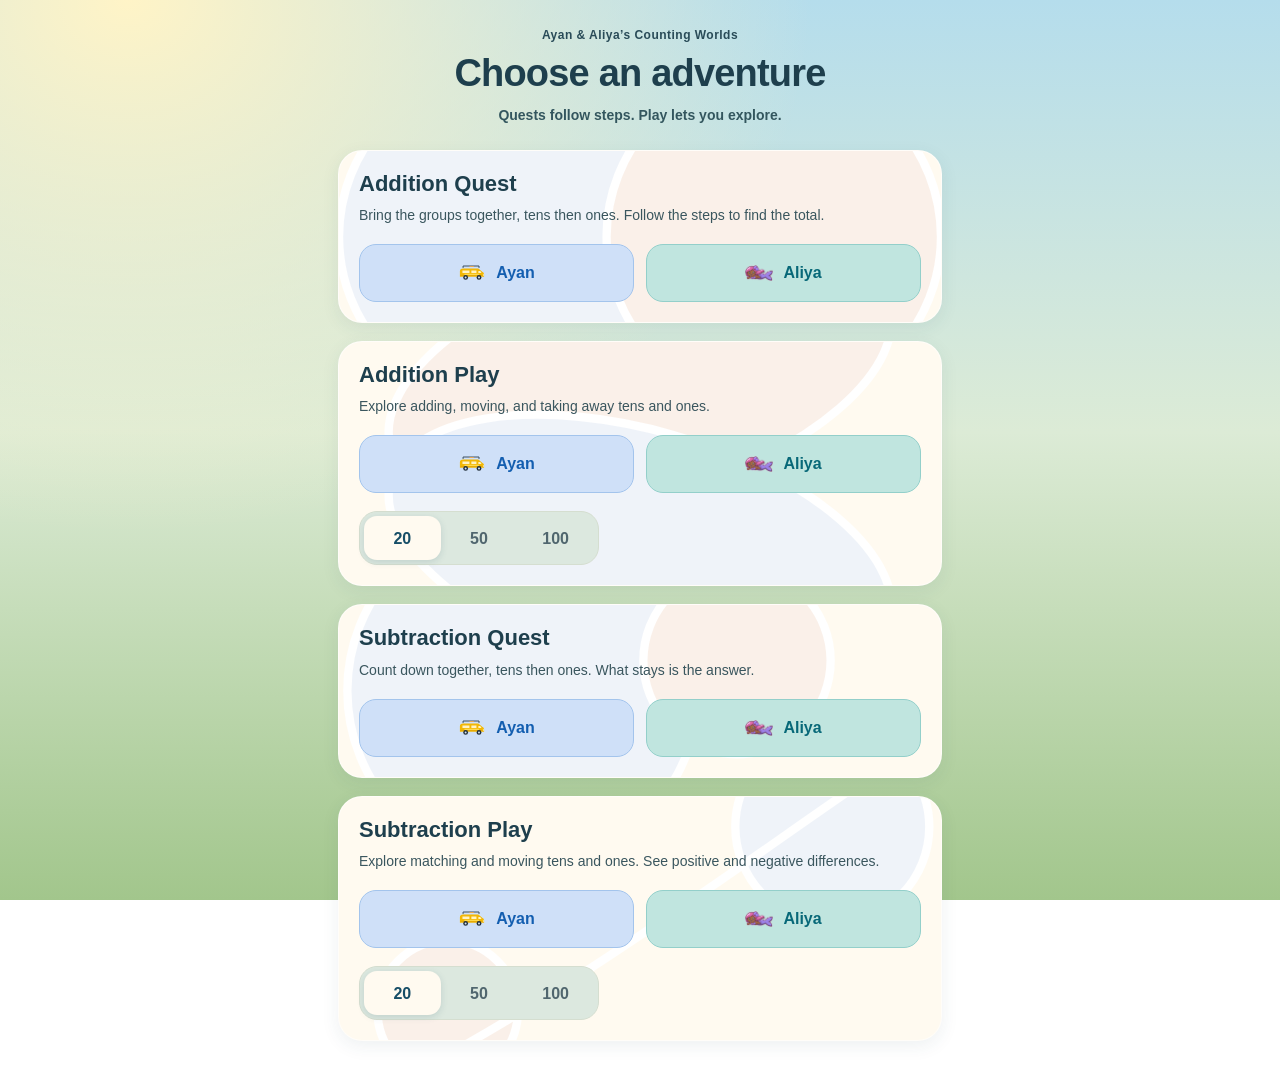
==== test/index.html @ 79634066 "Make the theme switch slidable in all four test games" ====
<!DOCTYPE html><html lang="en"><head>
<meta charset="utf-8"><meta name="viewport" content="width=device-width,initial-scale=1,viewport-fit=cover">
<meta name="description" content="Connected roads and underwater tunnels carry groups of ten or one between two counting garages.">
<title>Count Ones</title>
<link rel="icon" href="./favicon.ico" sizes="16x16 32x32 48x48">
<link rel="apple-touch-icon" href="./apple-touch-icon.png" sizes="180x180">
<link rel="manifest" href="./site.webmanifest?v=2">
<meta name="apple-mobile-web-app-title" content="Count Ones">
<link rel="stylesheet" href="addition-quest.css?v=21"><link rel="stylesheet" href="storybook.css?v=29"><link rel="stylesheet" href="counting-worlds.css?v=23">
<link rel="stylesheet" href="play-capacity.css?v=2"></head><body data-theme="cars">
<svg width="0" height="0" style="position:absolute" aria-hidden="true">
  <defs>
    <symbol id="car-blue" viewBox="0 0 44 26"><path d="M3 10Q3 6 8 6H32L38 11Q41 12 41 15V19H3Z" fill="#2f7fe0"/><path d="M7 9H18V13H7Z M21 9H29V13H21Z M32 10H35L37 13H32Z" fill="#cfeaff"/><rect x="10" y="14" width="23" height="2" rx="0.5" fill="#65b8ff"/><path d="M8 5V2H33V5" fill="none" stroke="#354957" stroke-width="1.5"/><rect x="18" y="2" width="7" height="1.5" rx="0.3" fill="#e6a756"/><path d="M4 17H40" stroke="#1556a0" stroke-width=".65" opacity=".6"/><circle cx="12" cy="20" r="3.8" fill="#22303c"/><circle cx="12" cy="20" r="1.55" fill="#d7e3ef"/><circle cx="33" cy="20" r="3.8" fill="#22303c"/><circle cx="33" cy="20" r="1.55" fill="#d7e3ef"/><rect x="39" y="15" width="2" height="2.2" rx=".7" fill="#fff4c1"/></symbol>
    <symbol id="car-gold" viewBox="0 0 44 26"><path d="M3 10Q3 6 8 6H32L38 11Q41 12 41 15V19H3Z" fill="#f2b705"/><path d="M7 9H18V13H7Z M21 9H29V13H21Z M32 10H35L37 13H32Z" fill="#fff3c4"/><rect x="10" y="14" width="23" height="2" rx="0.5" fill="#ffdb50"/><path d="M8 5V2H33V5" fill="none" stroke="#354957" stroke-width="1.5"/><rect x="18" y="2" width="7" height="1.5" rx="0.3" fill="#e6a756"/><path d="M4 17H40" stroke="#c28200" stroke-width=".65" opacity=".6"/><circle cx="12" cy="20" r="3.8" fill="#22303c"/><circle cx="12" cy="20" r="1.55" fill="#d7e3ef"/><circle cx="33" cy="20" r="3.8" fill="#22303c"/><circle cx="33" cy="20" r="1.55" fill="#d7e3ef"/><rect x="39" y="15" width="2" height="2.2" rx=".7" fill="#fff4c1"/></symbol>
    <symbol id="mermaid-teal" viewBox="0 0 460 266"><image href="art/berry-star.png?v=1" width="460" height="266"/></symbol>
    <symbol id="mermaid-pink" viewBox="0 0 460 266"><image href="art/berry-star.png?v=1" width="460" height="266"/></symbol>
  </defs>
</svg><section id="home" hidden><header class="home-welcome"><p>Ayan &amp; Aliya’s Counting Worlds</p><h1>Choose an adventure</h1><span>Quests follow steps. Play lets you explore.</span></header><div class="choose-games"><article class="choose-game"><svg class="card-art" viewBox="0 0 360 220" preserveAspectRatio="xMidYMid slice" aria-hidden="true"><circle cx="100" cy="110" r="100" fill="#eff3f9" stroke="#ffffff" stroke-width="5"/><circle cx="260" cy="110" r="100" fill="#faf0e9" stroke="#ffffff" stroke-width="5"/></svg><h2>Addition Quest</h2><p>Bring the groups together, tens then ones. Follow the steps to find the total.</p><div class="choose-worlds"><a class="choose-world cars" data-counting="false" href="addition-quest.html?theme=cars"><svg viewBox="0 0 44 26" width="28" height="18" aria-hidden="true"><use href="#car-gold"/></svg><span>Ayan</span></a><a class="choose-world mermaids" data-counting="false" href="addition-quest.html?theme=mermaids"><img src="art/berry-star.png?v=1" width="28" height="20" style="width:28px;height:20px;object-fit:contain" alt=""><span>Aliya</span></a></div></article><article class="choose-game"><svg class="card-art" viewBox="0 0 360 220" preserveAspectRatio="xMidYMid slice" aria-hidden="true"><ellipse cx="180" cy="58" rx="155" ry="72" transform="rotate(-16 180 58)" fill="#faf0e9" stroke="#ffffff" stroke-width="5"/><ellipse cx="180" cy="162" rx="155" ry="72" transform="rotate(16 180 162)" fill="#eff3f9" stroke="#ffffff" stroke-width="5"/></svg><h2>Addition Play</h2><p>Explore adding, moving, and taking away tens and ones.</p><div class="choose-worlds"><a class="choose-world cars" data-counting="true" href="index.html?theme=cars&amp;max=20"><svg viewBox="0 0 44 26" width="28" height="18" aria-hidden="true"><use href="#car-gold"/></svg><span>Ayan</span></a><a class="choose-world mermaids" data-counting="true" href="index.html?theme=mermaids&amp;max=20"><img src="art/berry-star.png?v=1" width="28" height="20" style="width:28px;height:20px;object-fit:contain" alt=""><span>Aliya</span></a></div><div class="capacity-picker home-capacity" role="radiogroup" aria-label="Count up to"><span class="capacity-highlight" aria-hidden="true"></span><button type="button" data-max="20" role="radio" aria-checked="true">20</button><button type="button" data-max="50" role="radio" aria-checked="false">50</button><button type="button" data-max="100" role="radio" aria-checked="false">100</button></div></article><article class="choose-game"><svg class="card-art" viewBox="0 0 360 220" preserveAspectRatio="xMidYMid slice" aria-hidden="true"><circle cx="110" cy="110" r="105" fill="#eff3f9" stroke="#ffffff" stroke-width="5"/><circle cx="238" cy="92" r="56" fill="#faf0e9" stroke="#ffffff" stroke-width="5"/></svg><h2>Subtraction Quest</h2><p>Count down together, tens then ones. What stays is the answer.</p><div class="choose-worlds"><a class="choose-world cars" data-counting="false" href="cancellation-quest.html?theme=cars"><svg viewBox="0 0 44 26" width="28" height="18" aria-hidden="true"><use href="#car-gold"/></svg><span>Ayan</span></a><a class="choose-world mermaids" data-counting="false" href="cancellation-quest.html?theme=mermaids"><img src="art/berry-star.png?v=1" width="28" height="20" style="width:28px;height:20px;object-fit:contain" alt=""><span>Aliya</span></a></div></article><article class="choose-game"><svg class="card-art" viewBox="0 0 360 220" preserveAspectRatio="xMidYMid slice" aria-hidden="true"><circle cx="295" cy="55" r="58" fill="#eff3f9" stroke="#ffffff" stroke-width="5"/><circle cx="65" cy="165" r="42" fill="#faf0e9" stroke="#ffffff" stroke-width="5"/><path d="M370,-10 C260,60 140,160 -10,230" fill="none" stroke="#ffffff" stroke-width="5"/></svg><h2>Subtraction Play</h2><p>Explore matching and moving tens and ones. See positive and negative differences.</p><div class="choose-worlds"><a class="choose-world cars" data-counting="false" data-garage="true" href="cancellation-garage.html?theme=cars&amp;max=20"><svg viewBox="0 0 44 26" width="28" height="18" aria-hidden="true"><use href="#car-gold"/></svg><span>Ayan</span></a><a class="choose-world mermaids" data-counting="false" data-garage="true" href="cancellation-garage.html?theme=mermaids&amp;max=20"><img src="art/berry-star.png?v=1" width="28" height="20" style="width:28px;height:20px;object-fit:contain" alt=""><span>Aliya</span></a></div><div class="capacity-picker home-capacity" role="radiogroup" aria-label="Count up to"><span class="capacity-highlight" aria-hidden="true"></span><button type="button" data-max="20" role="radio" aria-checked="true">20</button><button type="button" data-max="50" role="radio" aria-checked="false">50</button><button type="button" data-max="100" role="radio" aria-checked="false">100</button></div></article></div></section>
<main id="game" class="page free-play" hidden>
  <header class="eqbar">
    <p class="world-line" id="world-line">Ayan's Car World · Addition Play</p>
    <div class="equation" role="heading" aria-label="Blue plus Gold equals total">
      <span id="left">10</span><span class="op">+</span><span id="right">0</span><span class="op">=</span><span id="total" class="free-total">10</span>
    </div>
    <div class="toggles">
      <div class="theme-switch" role="group" aria-label="Choose a world"><span class="theme-highlight" aria-hidden="true"></span><button type="button" class="pill theme-pill" data-theme="cars" aria-pressed="true"><svg viewBox="0 0 44 26" width="22" height="13" style="vertical-align:-2px" aria-hidden="true"><use href="#car-gold"/></svg> Ayan</button>
      <button type="button" class="pill theme-pill" data-theme="mermaids" aria-pressed="false"><img src="art/berry-star.png?v=1" width="20" height="14" style="vertical-align:-2px;object-fit:contain" alt=""> Aliya</button></div>
      <button type="button" class="pill sound" id="sound-toggle" aria-pressed="true">🔊 Sound on</button>
    </div>
  </header>
  <div class="track-board">
    <svg id="map" viewBox="0 0 420 552" xmlns="http://www.w3.org/2000/svg" role="group" aria-label="Eight connected roads: add, move, and take away ten or one">
      <defs>
        <linearGradient id="garage-left" x2="0" y2="1"><stop stop-color="#fffdf2"/><stop offset="1" stop-color="#eaf2da"/></linearGradient>
        <linearGradient id="garage-right" x2="0" y2="1"><stop stop-color="#fffdf2"/><stop offset="1" stop-color="#fff1cb"/></linearGradient>
        <linearGradient id="pool-left" x2="0" y2="1"><stop stop-color="#effdf9"/><stop offset=".8" stop-color="#daf2f1"/><stop offset="1" stop-color="#ead59e"/></linearGradient>
        <linearGradient id="pool-right" x2="0" y2="1"><stop stop-color="#fff7fb"/><stop offset=".8" stop-color="#e6f5f6"/><stop offset="1" stop-color="#ead59e"/></linearGradient>
      </defs>
      <g id="track-scenery" aria-hidden="true"></g>
      <g id="tracks"></g>
      <g id="garages"></g>
      <g id="traffic" pointer-events="none" aria-hidden="true"></g>
      <g id="motion-paths" visibility="hidden" pointer-events="none" aria-hidden="true"></g>
    </svg>
  </div>
  <div class="play-limit"><div id="play-capacity" class="capacity-picker" role="radiogroup" aria-label="Count up to"><span class="capacity-highlight" aria-hidden="true"></span><button type="button" data-max="20" role="radio" aria-checked="true">20</button><button type="button" data-max="50" role="radio" aria-checked="false">50</button><button type="button" data-max="100" role="radio" aria-checked="false">100</button></div></div>
  <p class="game-announcements" id="feedback" role="status" aria-live="polite"></p>
  <footer class="quest-footer">
    <nav class="footer-nav" aria-label="Game navigation">
      <a class="footer-home" href="index.html">
        <svg viewBox="0 0 24 24" width="20" height="20" fill="none" stroke="currentColor" stroke-width="1.7" aria-hidden="true"><rect x="3" y="3" width="7" height="7" rx="2"/><rect x="14" y="3" width="7" height="7" rx="2"/><rect x="3" y="14" width="7" height="7" rx="2"/><rect x="14" y="14" width="7" height="7" rx="2"/></svg>
        <span>All games</span>
      </a>
    </nav>
  </footer>
</main>
<noscript><p>Turn on JavaScript to choose a world and play.</p></noscript><script src="counting-voice.js?v=22" defer></script><script src="play-controls.js?v=1" defer></script><script src="play-capacity.js?v=2" defer></script><script src="theme-switch.js?v=1" defer></script><script src="game.js?v=28" defer></script></body></html>
---- test/addition-quest.css ----
/* Addition Quest — styles.
 * Mobile-first (iPhone), centred column on larger screens. Local assets only: CSS scenery, SVG characters and landmark illustrations.
 * Two worlds share the layout; body[data-theme="cars"|"mermaids"] swaps
 * the palette and scenery. The maths layout never changes.
 * Sibling of Cancellation Quest: same palette, grid and effects.
 */
:root {
  --ink: #22303c;
  --soft-ink: #3a5560;
  --card: #ffffff;
  --tens: #1668d6;   /* tens digit colour, used everywhere a ten is shown */
  --ones: #e8710a;   /* ones digit colour */
  --huns: #7c4dff;   /* hundreds digit colour */
  --left: #1668d6;   /* left quantity identity: Ayan / blue */
  --right: #c98a04;  /* right quantity identity: Aliya / gold (cars) */
  --accent: #ff5d8f;
  --good: #1d9e57;
  --shadow: 0 6px 18px rgba(20, 40, 70, .14);
  --radius: 18px;
}
* { box-sizing: border-box; }
html { -webkit-text-size-adjust: 100%; }
body {
  margin: 0;
  font-family: -apple-system, BlinkMacSystemFont, "Segoe UI", Roboto, "Helvetica Neue", Arial, sans-serif;
  color: var(--ink);
  background: linear-gradient(180deg,#79bfe8 0%,#bfe6ff 30%,#cdeeb0 30.5%,#8fce6e 62%,#6db95a 100%);
  background-attachment: fixed;
  min-height: 100vh;
}
/* The mermaid world is a mid-tone sea blue, not a dark slab: the two
 * themes keep the same visual weight — light sky vs sea, both light
 * enough that the white cards and controls read the same way. */
body[data-theme="mermaids"] { background: linear-gradient(180deg,#0a6d99 0%,#1a8fb8 34%,#127a9e 55%,#e8d29a 78%,#d9bd7a 100%); --right: #d63384; }
button { font-family: inherit; }
button:focus-visible, summary:focus-visible { outline: 3px solid #ffbf47; outline-offset: 2px; }

/* The page is the burst host: waypoint bursts can fire at a landmark
 * in either of the two landmark strips, so they are positioned against
 * the page, not one strip. */
.page { max-width: 600px; margin: 0 auto; padding: 6px 12px 40px; position: relative; }

/* ---- Equation bar (NOT sticky — layout fix, Defect 1) ----
 * It used to stick to the top of the viewport, and at max scroll the
 * ~120px bar sat on top of the above-strip (strip at 64–121 behind
 * the 0–120 bar): only a sliver of the landmark buttons peeked out
 * and Palace/Whirlpool/Turtle Rock/Dolphin Cove were un-tappable
 * until scrolled back up. Static: the bar scrolls away with the
 * page, so the landmarks are never covered at any scroll position.
 * The bar is also slimmed (smaller equation/pills, no world-line
 * margin) to buy back vertical room for the caption below. */
.eqbar {
  position: static;
  background: rgba(255, 255, 255, .96);
  border-radius: var(--radius);
  box-shadow: var(--shadow);
  padding: 6px 12px;
  text-align: center;
}
/* At solved the celebration banner carries the moment, so the
 * world-line hides and the equation + answer get those 14px. */
.page:has(#celebrate-banner.show) .eqbar .world-line { display: none; }
.page:has(#celebrate-banner.show) .eqbar { padding: 4px 12px; }
.eqbar .world-line { font-size: 12px; color: var(--soft-ink); font-weight: 700; margin: 0 0 6px; }
.equation {
  font-size: clamp(28px, 8vw, 38px);
  font-weight: 800; line-height: 1.05; letter-spacing: 1px;
  margin: 0 0 4px; font-variant-numeric: tabular-nums;
  display: flex; align-items: baseline; justify-content: center; gap: .18em; flex-wrap: wrap;
}
.equation .op { color: var(--soft-ink); font-weight: 700; }
.equation .q {
  min-width: 1.1em; display: inline-block; text-align: center;
  color: #b98a00; background: #fff7d6; border: 2px dashed #e8c53a; border-radius: 12px;
  padding: 0 .12em;
}
.equation .q.revealed { border-style: solid; background: #fff1a8; animation: answer-pop .7s ease; }
.d-hun { color: var(--huns); } .d-tens { color: var(--tens); } .d-ones { color: var(--ones); }
.eqbar .toggles { display: flex; gap: 8px; justify-content: center; flex-wrap: wrap; }
.pill {
  border: 2px solid #d7e3ef; background: #f2f7fc; color: var(--ink);
  border-radius: 999px; padding: 5px 11px; font-size: 14px; font-weight: 700; cursor: pointer;
  min-height: 28px;
}
.pill.sound { min-width: 46px; }
/* Before audio has provably played once this session the toggle reads
 * "Getting sound ready…": dimmed so it looks pending, but still
 * tappable to retry. */
.pill.sound.ready { opacity: .72; }
.pill:disabled { opacity: .45; cursor: default; }

/* ---- Quantity panels ---- */
.quantities { display: flex; gap: 10px; align-items: stretch; margin-top: 8px; position: relative; }
.side {
  flex: 1 1 0; min-width: 0;
  background: rgba(255,251,236,.94); border: 3px solid rgba(255,255,255,.95);
  border-radius: 20px; box-shadow: var(--shadow);
  padding: 6px 8px;
}
body[data-theme="mermaids"] .side { background: rgba(232,248,250,.94); }
.side .who { font-weight: 800; font-size: 15px; }
.side .wrow { display: flex; align-items: center; gap: 6px; }
.side .who-label { white-space: nowrap; overflow: hidden; text-overflow: ellipsis; }
.side .who .dot { width: 12px; height: 12px; border-radius: 50%; background: var(--left); flex: none; }
.side.right .who .dot { background: var(--right); }
.side .who small { font-weight: 600; color: var(--soft-ink); }
.side .bignum {
  /* Inline-block so the number's box hugs its digits: the whole-number
   * waveform (the "zero tens" case) then spans exactly the number,
   * never a fixed width wider than the digits. The digits themselves
   * do not move — the box starts at the same left edge. */
  display: inline-block;
  font-size: clamp(28px, 8vw, 38px); font-weight: 800; line-height: 1.05;
  font-variant-numeric: tabular-nums; margin: 0;
}
.side .bignum.changed { animation: digit-flash .8s ease; }
.side .caption { font-size: 14px; font-weight: 700; color: var(--soft-ink); margin: 0 0 4px; min-height: 1.2em; }
.side .caption .t { color: var(--tens); } .side .caption .o { color: var(--ones); }
.side .caption .h { color: var(--huns); }
.plus-badge {
  position: absolute; left: 50%; top: 34px; transform: translateX(-50%);
  width: 34px; height: 34px; border-radius: 50%; background: #fff; box-shadow: var(--shadow);
  display: grid; place-items: center; font-size: 24px; font-weight: 800; color: var(--soft-ink); z-index: 5;
}
.grid { display: flex; flex-direction: column; gap: 6px; min-height: 34px; }
.ten-row {
  display: grid; grid-template-columns: repeat(10, 1fr); gap: 2px;
  border: 2px solid rgba(22, 104, 214, .28); border-radius: 10px; padding: 3px;
  background: rgba(22, 104, 214, .05);
}
.side.right .ten-row { border-color: rgba(201, 138, 4, .35); background: rgba(201, 138, 4, .06); }
body[data-theme="mermaids"] .side.right .ten-row { border-color: rgba(214, 51, 132, .35); background: rgba(214, 51, 132, .06); }
.ten-row.single { border-style: dashed; }
.obj { display: block; line-height: 0; }
.obj.emoji { display: flex; align-items: center; justify-content: center; line-height: 1; }
.obj svg { width: 100%; height: auto; display: block; }
.grid.empty::after {
  content: "all moved over!"; display: block; text-align: center; color: var(--soft-ink);
  font-weight: 700; font-size: 14px; padding: 8px 0;
}
.side.done { outline: 3px solid var(--good); }
.side.done .bignum { color: var(--good); }

/* Flying objects (FLIP animation clones the real nodes) */
.flying { position: fixed; z-index: 60; pointer-events: none; margin: 0; will-change: transform; }
.flying-row { display: grid; grid-template-columns: repeat(10, 1fr); gap: 2px; padding: 3px; }

/* Telegraph: the row glows in place a beat before it flies. The glow
 * colour is the place that is moving — blue for a ten, orange for a
 * one, purple for a hundred — the same colours as the digits. */
.flying.telegraph { box-shadow: 0 0 0 3px #ffbf47, 0 0 22px rgba(255, 191, 71, .8); }
.flying.glow-ten { box-shadow: 0 0 0 3px var(--tens), 0 0 22px rgba(22, 104, 214, .55); }
.flying.glow-one { box-shadow: 0 0 0 3px var(--ones), 0 0 22px rgba(232, 113, 10, .55); }
.flying.glow-hun { box-shadow: 0 0 0 3px var(--huns), 0 0 22px rgba(124, 77, 255, .55); }

/* ---- Two compact landmark strips, one above and one below the panels ----
 * Compactness is the point: the landmarks sit in two tight rows hugging
 * the panels — four above, four below — instead of scattered around the
 * page. Each strip is a flex row, so the four landmarks share the width
 * evenly and nothing wraps awkwardly on iPhone portrait; the cards are
 * small (34px art, 11px name) so the row stays short. The sky strip
 * above the equation bar is gone (round 4). The landmarks are the only
 * move trigger: they nudge on the first move, and the child taps one to
 * send the cars there. Above is sky, below is grass (sea floor for
 * mermaids). */
.landmark-strip {
  display: flex; gap: 6px; margin-top: 6px; background: transparent;
  box-shadow: none; padding: 2px;
}
/* While the voices load, the places are not on the page at all: nothing
 * to tap until audio is ready (see startPreloadGate in the quest JS). */
body[data-audio="loading"] .landmark-strip { display: none; }
.above-strip {
  background: transparent;
}
body[data-theme="mermaids"] .above-strip {
  background: transparent;
}
.below-strip {
  background: transparent;
}
body[data-theme="mermaids"] .below-strip {
  background: transparent;
}
.landmark {
  flex: 1 1 0; min-width: 0; z-index: 4;
  background: rgba(255, 255, 255, .92); border: 3px solid #fff; border-radius: 16px;
  box-shadow: var(--shadow); cursor: pointer; padding: 2px 2px 3px;
  display: flex; flex-direction: column; align-items: center; gap: 1px;
  transition: transform .15s ease;
}
.landmark:active { transform: scale(.94); }
.landmark:disabled { opacity: .55; cursor: default; }
/* Defect 6: at solved every landmark sits at .55 permanently, so the
 * landmark area looks washed-out at the celebration moment. When the
 * banner is showing, the problem is solved — restore full opacity
 * there and signal "locked" only with muted colour (the buttons stay
 * disabled, cursor default). Mid-move the banner is hidden, so the
 * .55 dim still reads as "busy, wait" while a move is in flight. */
#celebrate-banner.show ~ main .landmark:disabled { opacity: 1; filter: saturate(.7); }
.landmark .art { font-size: 28px; line-height: 1; }
.landmark .name { font-size: 10px; font-weight: 800; line-height: 1.15; text-align: center; }
.landmark .hint { display: none; font-size: 10px; color: var(--soft-ink); font-weight: 600; line-height: 1.1; text-align: center; }
.landmark.nudge { animation: nudge 1.2s ease-in-out infinite; }
.landmark.busy { animation: landmark-joy .6s ease; }
.landmark.boom { animation: landmark-boom .5s ease; }

/* Next-move + caption */
.nextmove { text-align: center; margin: 6px 0 0; }
.cancelled { text-align: center; font-size: 14px; font-weight: 700; color: var(--soft-ink); margin: 4px 0 0; }
.nextmove .chip {
  display: inline-block; background: #fff; border-radius: 999px; box-shadow: var(--shadow);
  padding: 6px 14px; font-weight: 800; font-size: 15px;
}
.nextmove .chip .amt { color: var(--tens); }
/* Phase 5: slimmed so the one-line load caption fits above the fold at
 * 390x844 — min-height 48px + 8px padding (was 64px + 12px). During a
 * move the two 15px voice lines make the bar ~54px; only the parents
 * section below shifts, never the game above.
 * Layout round (Defect 2): slimmed further — 6px padding, 44px
 * min-height, 15px voice lines — so the caption stays in the fold
 * after a move as well as at load. The moved tally above it stays. */
.caption-bar {
  margin-top: 6px; background: var(--card); border-radius: var(--radius); box-shadow: var(--shadow);
  padding: 6px 14px; min-height: 44px;
}
.caption-bar .line { font-size: 15px; font-weight: 700; line-height: 1.3; margin: 0; }
.caption-bar .line.left-voice { color: var(--left); }
.caption-bar .line.right-voice { color: var(--right); }
.caption-bar .line.note { color: var(--soft-ink); font-size: 14px; font-weight: 600; }
.caption-bar .who-tag {
  display: inline-block; font-size: 11px; font-weight: 800; text-transform: uppercase;
  letter-spacing: .06em; border-radius: 6px; padding: 1px 6px; margin-right: 6px; color: #fff;
  background: var(--left); vertical-align: 1px;
}
.caption-bar .right-voice .who-tag { background: var(--right); }

/* ---- Celebration banner: right under the equation bar ----
 * Big cheer plus a big pulsing New Mystery button, full-width on
 * mobile. Shown only when the problem is solved; exactly one New
 * Mystery button on the page (the old small bottom one is gone).
 * Slimmed in the layout round (Defect 2): the banner is the biggest
 * single push of the solved caption below the fold, so its padding,
 * cheer and button are all tightened — still big, just not 150px+. */
.celebrate-banner {
  display: none; margin-top: 8px; text-align: center;
  background: linear-gradient(135deg, #fff7d6, #ffe9a8);
  border: 3px solid #ffbf47; border-radius: 22px; box-shadow: 0 10px 26px rgba(20, 40, 70, .2);
  padding: 6px 14px 8px;
}
.celebrate-banner.show { display: block; animation: banner-in .5s ease; }
.celebrate-banner .cheer { font-size: 20px; font-weight: 800; color: var(--good); margin: 0 0 4px; }
.new-mystery {
  display: none; font-size: 22px; font-weight: 800; color: #fff; cursor: pointer;
  background: linear-gradient(135deg, #ff5d8f, #ff9a3d); border: none; border-radius: 999px;
  padding: 14px 26px; box-shadow: 0 8px 22px rgba(255, 93, 143, .45);
  animation: answer-pop .6s ease;
}
.new-mystery.show { display: inline-block; }
.celebrate-banner .new-mystery {
  width: 100%; font-size: 20px; padding: 8px 20px;
  animation: banner-pulse 1.4s ease-in-out infinite;
}
@keyframes banner-pulse {
  0%, 100% { box-shadow: 0 8px 22px rgba(255, 93, 143, .45); }
  50% { box-shadow: 0 8px 34px rgba(255, 93, 143, .85), 0 0 0 6px rgba(255, 191, 71, .5); }
}
@keyframes banner-in { from { transform: scale(.85); opacity: 0; } to { transform: scale(1); opacity: 1; } }
.stars { position: fixed; inset: 0; pointer-events: none; z-index: 70; overflow: hidden; }
.stars span { position: absolute; font-size: 26px; animation: star-fall 1.6s ease-in forwards; }
.answer-flyer {
  position: fixed; z-index: 80; font-weight: 800; pointer-events: none;
  font-size: clamp(38px, 11vw, 56px); font-variant-numeric: tabular-nums;
  text-shadow: 0 2px 0 #fff, 0 6px 18px rgba(0,0,0,.25);
}

/* ---- Parents (unobtrusive config) ---- */
.parents {
  margin-top: 18px; background: rgba(255, 255, 255, .85); border-radius: var(--radius);
  padding: 10px 14px; font-size: 14px; color: var(--soft-ink);
}
.parents summary { cursor: pointer; font-weight: 800; color: var(--ink); font-size: 14px; }
.parents .row { display: flex; gap: 8px; flex-wrap: wrap; margin: 10px 0 4px; align-items: center; }
.parents .lbl { font-weight: 800; color: var(--ink); }
.parents .mini {
  border: 2px solid #d7e3ef; background: #fff; border-radius: 999px; padding: 6px 11px;
  font-size: 13px; font-weight: 700; cursor: pointer;
}
.parents .mini[aria-pressed="true"] { background: var(--ink); color: #fff; border-color: var(--ink); }
.parents p { margin: 8px 0; line-height: 1.45; }
.parents code { background: #eef3f8; border-radius: 5px; padding: 0 4px; }

/* ---- Footer ---- */
.foot { margin-top: 20px; text-align: center; font-size: 14px; }
.foot a { color: var(--left); font-weight: 700; }
.foot .test-note { color: var(--soft-ink); font-size: 13px; margin-top: 6px; }

/* ---- Particles ---- */
.burst { position: absolute; z-index: 6; pointer-events: none; font-size: 20px; animation: burst-fly .9s ease-out forwards; }

/* Shockwave ring at the collision point */
.shockwave { position: absolute; z-index: 6; pointer-events: none; width: 70px; height: 70px; margin: -35px 0 0 -35px; border: 4px solid #ffbf47; border-radius: 50%; animation: shock .55s ease-out forwards; }
@keyframes shock { from { transform: scale(.3); opacity: .9; } to { transform: scale(2.4); opacity: 0; } }
/* Sparkle trail behind a flying row */
.trail { position: fixed; z-index: 55; pointer-events: none; font-size: 18px; animation: trail-fade .7s ease-out forwards; }
@keyframes trail-fade { from { opacity: 1; transform: translateY(0) scale(1); } to { opacity: 0; transform: translateY(-26px) scale(.5); } }
/* Hundred-move shake */
.page.shake { animation: page-shake .3s ease; }
@keyframes page-shake { 0%, 100% { transform: translateX(0); } 25% { transform: translateX(-4px); } 75% { transform: translateX(4px); } }
/* Gentle pulse on the unanswered "?" — the goal, not a distraction */
.equation .q:not(.revealed) { animation: q-pulse 1.6s ease-in-out infinite; }
@keyframes q-pulse { 0%, 100% { transform: scale(1); } 50% { transform: scale(1.12); } }
@keyframes burst-fly { to { transform: translate(var(--dx), var(--dy)) scale(.4) rotate(160deg); opacity: 0; } }
@keyframes bob { 0%, 100% { transform: translateY(0); } 50% { transform: translateY(-7px); } }
@keyframes drift { 0%, 100% { transform: translateY(0) translateX(0); } 50% { transform: translateY(-9px) translateX(6px); } }
@keyframes nudge { 0%, 100% { transform: scale(1); } 50% { transform: scale(1.06); } }
@keyframes landmark-joy { 0% { transform: scale(1); } 35% { transform: scale(1.12) rotate(-2deg); } 70% { transform: scale(1.06) rotate(2deg); } 100% { transform: scale(1); } }
@keyframes landmark-boom { 0% { transform: scale(1); } 30% { transform: scale(1.22) rotate(-3deg); } 60% { transform: scale(1.1) rotate(2deg); } 100% { transform: scale(1); } }
@keyframes digit-flash { 0% { background: #fff1a8; border-radius: 8px; } 100% { background: transparent; } }
@keyframes answer-pop { 0% { transform: scale(.4); } 60% { transform: scale(1.18); } 100% { transform: scale(1); } }
@keyframes star-fall { 0% { transform: translateY(-20px) scale(.6); opacity: 0; } 20% { opacity: 1; } 100% { transform: translateY(46vh) scale(1.15) rotate(140deg); opacity: 0; } }

@media (prefers-reduced-motion: reduce) {
  * { animation-duration: .01ms !important; animation-iteration-count: 1 !important; transition-duration: .01ms !important; }
}
@media (min-width: 520px) {
  /* Landmark widths are flex-driven now; only the art grows. */
  .landmark .art { font-size: 42px; }
}

/* Shared, unboxed ten-column pools. No reconstruction between moves. */
.grid { display: block; position: relative; min-height: 30px; }
.grid > .obj { position: absolute; left: 0; top: 0; padding: 0 1px; z-index: 2; }
/* Storybook scene (A★): a painted backdrop (.scene SVG) and one band
 * per grid row sit BEHIND the objects (z-index 0/1 vs .obj z-index 2).
 * They are pure decoration — never .obj elements, never transformed,
 * never pointer targets — so they cannot disturb counts, FLIP or taps.
 * A full row of ten gets a soft solid wash + thin solid outline set
 * 4px outside the objects; the ones row gets a darker ground band;
 * empty rows are unpainted, so the scene shows through. */
.grid .scene { position: absolute; inset: 0; width: 100%; height: 100%; z-index: 0; pointer-events: none; }
.grid .rowband { position: absolute; left: -3px; right: -3px; z-index: 1; pointer-events: none; }
.side .rowband.ten { background: rgba(22,104,214,.13); border: 2px solid rgba(22,104,214,.45); border-radius: 12px; left: -4px; right: -4px; }
.side.right .rowband.ten { background: rgba(201,138,4,.14); border-color: rgba(201,138,4,.5); }
body[data-theme="mermaids"] .side.right .rowband.ten { background: rgba(214,51,132,.12); border-color: rgba(214,51,132,.5); }
.side .rowband.one { background: rgba(109,185,90,.38); border-radius: 0 0 12px 12px; }
body[data-theme="mermaids"] .side .rowband.one { background: rgba(217,189,122,.62); }
.grid > .obj svg { width: 100%; height: 100%; object-fit: contain; }
.side .caption { min-height: 20px; }
.side .who { min-height: 30px; }
.speaking { filter: brightness(1.2); background: #fff0a6; border-radius: 6px; box-shadow: 0 0 12px #ffc845; }
/* Speaking indicator: the number being spoken keeps its size — no
 * scale, no bounce — and is marked by a soft outline in its side's
 * own colour (blue/gold cars, teal/pink mermaids; the existing
 * --left/--right already resolve per theme) that pulses gently only
 * while the fragment really plays, plus a small waveform strip under
 * the digit (seven bars, same side colour). Both are driven by
 * emphasize()/clearEmphasis(), which fire on real audio start/end,
 * never on timers; the other side stays completely still. The
 * background highlight above is kept: it still reads well with the
 * outline. */
.bignum .speaking, .equation .speaking { display: inline-block; position: relative; }
.bignum .speaking.speak-left, .equation .speaking.speak-left { --speak-color: var(--left); }
.bignum .speaking.speak-right, .equation .speaking.speak-right { --speak-color: var(--right); }
/* The waveform carries its own side colour too, so it reads in the
 * right colour even when its host is the whole number rather than
 * the speaking digit. */
.voice-wave.speak-left { --speak-color: var(--left); }
.voice-wave.speak-right { --speak-color: var(--right); }
.bignum .speaking.speak-left, .bignum .speaking.speak-right,
.equation .speaking.speak-left, .equation .speaking.speak-right {
  box-shadow: 0 0 0 2px var(--speak-color), 0 0 10px 1px var(--speak-color);
  animation: speak-pulse 1.1s ease-in-out infinite;
}
@keyframes speak-pulse {
  0%, 100% { box-shadow: 0 0 0 2px var(--speak-color), 0 0 8px 1px var(--speak-color); }
  50% { box-shadow: 0 0 0 3px var(--speak-color), 0 0 16px 3px var(--speak-color); }
}
/* The waveform sits in the digit's descender space, directly beneath
 * the glyph — an underline, not a neighbour: digits have no
 * descenders, so the strip never covers the number and never
 * pushes the caption below. Under the whole number (the "zero tens"
 * case, where the speaking place has no digit on screen) it spans
 * the number itself: the number's box hugs its digits, so the strip
 * is exactly as wide as the number, never wider.
 * Under the answer it sits inside the answer pill, just under the
 * glyphs, spanning exactly the digits — the pill's side padding is
 * outside it — so it reads as an underline of the number itself,
 * not a strip floating below the box. The seven bars are
 * centre-anchored and vary in height (short at the edges, tall in
 * the middle), the way a real audio waveform swells around its
 * centre line, so it reads as sound at a glance rather than as
 * decoration. */
.side .bignum { position: relative; }
.voice-wave {
  position: absolute; left: 0; right: 0; bottom: 0; height: 8px;
  display: flex; align-items: center; justify-content: center; gap: 2px;
  pointer-events: none;
}
.voice-wave i {
  display: block; width: 3px; height: 100%; border-radius: 3px;
  background: var(--speak-color);
  transform: scaleY(.35); transform-origin: center;
  animation: voice-wave .7s ease-in-out infinite;
}
.voice-wave i:nth-child(1) { height: 35%; animation-delay: 0s; }
.voice-wave i:nth-child(2) { height: 60%; animation-delay: .08s; }
.voice-wave i:nth-child(3) { height: 85%; animation-delay: .16s; }
.voice-wave i:nth-child(4) { height: 100%; animation-delay: .24s; }
.voice-wave i:nth-child(5) { height: 85%; animation-delay: .32s; }
.voice-wave i:nth-child(6) { height: 60%; animation-delay: .4s; }
.voice-wave i:nth-child(7) { height: 35%; animation-delay: .48s; }
@keyframes voice-wave { 0%, 100% { transform: scaleY(.3); } 50% { transform: scaleY(1); } }
.equation .speaking > .voice-wave { bottom: 0; }
.equation .q.speaking > .voice-wave { left: .12em; right: .12em; }
/* The progress line only ever carries text mid-move ("Watch them
 * move over…", "Listen to the count…"); at load and at solved it is
 * empty, so it reserves no height — the caption sits ~22px higher
 * in exactly the states where the fold matters. When text appears
 * mid-move only the parents section below shifts. */
#progress-status { text-align: center; min-height: 0; margin: 2px 0; font-size: 14px; font-weight: 700; }
button:disabled { cursor: default; }
.mini:disabled, .new-mystery:disabled { opacity: .5; }
.parents .mini { min-height: 44px; }
@media (prefers-reduced-motion: reduce) {
  /* Speaking indicator, still: the outline stays steady with no
   * pulse, and the waveform bars stay visible at a fixed mid height
   * instead of animating. */
  .bignum .speaking.speak-left, .bignum .speaking.speak-right,
  .equation .speaking.speak-left, .equation .speaking.speak-right { animation: none; }
  .voice-wave i { animation: none; transform: scaleY(.55); }
}

/* ---- Addition Quest: badges, total, moved tally ---- */
.side { position: relative; }
.side .who .size-badge {
  display: inline-block; margin-top: 3px; font-size: 11px; font-weight: 800; text-transform: uppercase;
  letter-spacing: .05em; border-radius: 999px; padding: 2px 8px;
  background: #eef3f8; color: var(--soft-ink);
}
/* The word matches what it says: "bigger" is big, "smaller" is small,
 * "same size" sits in the middle — never let "smaller" look bigger. */
.side .who .size-badge.bigger { font-size: 18px; }
.side .who .size-badge.smaller { font-size: 12px; }
.side .who .size-badge.same { font-size: 14px; }
.side.dest .who .size-badge { background: #e3f2e8; color: var(--good); }
.side.source .who .size-badge { background: #fff3c4; color: #8a6d00; }
/* The top back-home nav is gone (round 4): the back link lives in the
 * footer now, so nothing crowds the equation and the top strip. There
 * is no .game-nav rule at all. */

/* The Move button is gone (round 3): landmarks are the only move
 * trigger, so there is no .move-row / .move-btn rule at all. */
.total-badge {
  text-align: center; font-size: 15px; font-weight: 800; color: var(--ink);
  background: #fff; border-radius: 999px; box-shadow: var(--shadow);
  display: inline-block; padding: 5px 14px; margin: 2px 0 0;
}
.moved { text-align: center; font-size: 14px; font-weight: 700; color: var(--soft-ink); margin: 2px 0 0; }
main { text-align: center; }
.quantities, .landmark-strip, .caption-bar, .parents, .celebrate-banner { text-align: left; }
/* The objects themselves are no longer a tap target (round 3): the
 * landmarks carry the only move invite, with their nudge. There is no
 * .movable class anywhere now — and no transform animation may ever
 * apply to a positioned .obj again (a transform animation overrides
 * the inline translate() that positions each object, collapsing every
 * movable object to the grid origin — the live defect of 2026-11-06). */
/* Arrival burst particles inside a quantity panel */
.arrival-burst { position: absolute; z-index: 6; pointer-events: none; font-size: 20px; animation: burst-fly .9s ease-out forwards; }
---- test/storybook.css ----
/* Counting Worlds: shared visual skin. No object positioning or motion rules here.
   Both Quest pages load this AFTER their game-specific CSS. */
:root {
  --world-paper: #fff9ec;
  --world-ink: #294b58;
  --world-blue: #1668d6;
  --world-gold: #c98a04;
  --world-teal: #0e7d8c;
  --world-pink: #d63384;
}
body {
  -webkit-user-select: none;
  user-select: none;
  -webkit-touch-callout: none;
  background: radial-gradient(ellipse at 10% 0%, #fff4c7 0%, transparent 42%),
    linear-gradient(180deg, #b5ddec 0%, #dcebd6 48%, #a2c68c 100%);
  background-attachment: fixed;
}
body[data-theme="mermaids"] {
  --left: var(--world-teal);
  --right: var(--world-pink);
  background: radial-gradient(ellipse at 12% 0%, #d5f6ee 0%, transparent 48%),
    linear-gradient(180deg, #94d7dc 0%, #68b5c4 56%, #e5d4a6 100%);
  background-attachment: fixed;
}
.eqbar { background: #fffaf0; border: 1px solid #ffffff; box-shadow: 0 4px 18px #294b5818; }
.eqbar .world-line { color: #3a5560; letter-spacing: .02em; font-weight: 700; margin: 0 0 6px; }
.side { box-shadow: 0 4px 16px #294b5818; }
.landmark { background: var(--world-paper); border: 2px solid #fffdf5;
  box-shadow: 0 3px 0 #c4a975, 0 5px 12px #193f4920; }
.landmark .art { display: grid; place-items: center; height: 28px; width: 28px; }
.landmark .art img { display: block; width: 28px; height: 28px; border-radius: 8px; pointer-events: none; }
.landmark .name { color: var(--world-ink); }
body[data-theme="mermaids"] .landmark { background: #f6fcf5;
  box-shadow: 0 3px 0 #8cbabc, 0 5px 12px #193f4920; }
.landmark:focus-visible { outline: 3px solid #294b58; outline-offset: 3px; }
/* Quest games: a little more air between the header block and the landmarks
 * and panels below it. Not at solved — the world-line is hidden then and
 * the caption must stay inside the fold. */
.page:has(.landmark-strip):not(:has(#celebrate-banner.show)) .eqbar { margin-bottom: 8px; }
@media (prefers-reduced-motion: reduce) { .landmark.nudge { animation: none; } }

/* ---- Theme toggle: one segmented control bar ----
 * Both children keep their own colour in both states — a soft tint when
 * selected, quiet when not — so the selected pill never clashes with
 * its neighbour the way a solid fill did, and the icons are never
 * inverted to white silhouettes. */
/* The header controls are two separate things, not one bar: the theme
 * switch (cars/mermaids) is its own segmented bar, and sound is a
 * standalone button beside it with a clear gap between them. */
.eqbar .toggles { display: flex; gap: 12px; justify-content: center; align-items: center; flex-wrap: wrap; }
/* Two equal halves, so the sliding highlight always lands exactly on a
 * pill — the same segmented-slider language as the capacity picker. */
.eqbar .theme-switch { position: relative; display: grid; grid-template-columns: 1fr 1fr; gap: 0; width: 210px; max-width: 100%; background: rgba(255,255,255,.65); border: 1px solid #eadfc8; border-radius: 999px; padding: 2px; touch-action: none; isolation: isolate; }
/* The highlight glides under the finger (or snaps on tap) and carries the
 * selected pill's tint and border, so the pills themselves stay flat. */
.theme-switch .theme-highlight { position: absolute; z-index: -1; left: 2px; top: 2px; bottom: 2px; width: calc((100% - 4px) / 2); border-radius: 999px; background: #dbeafe; border: 2px solid #1668d6; box-shadow: 0 2px 7px #234b6025; transform: translateX(calc(var(--theme-preview, var(--theme-step, 0)) * 100%)); transition: transform .24s cubic-bezier(.2,.8,.2,1); pointer-events: none; }
.theme-switch.is-dragging .theme-highlight { transition: none; }
.theme-switch[data-preview="mermaids"] .theme-highlight { background: #d2f2f2; border-color: #0e7d8c; }
@media (prefers-reduced-motion: reduce) { .theme-switch .theme-highlight { transition: none; } }
.pill.theme-pill { display: inline-flex; align-items: center; justify-content: center; gap: 5px; min-width: 0; background: transparent; border: 2px solid transparent; color: #6b7a80; }
.pill.theme-pill svg { filter: none; opacity: .65; }
.pill.theme-pill[data-theme="cars"][aria-pressed="true"] { color: #1668d6; }
.pill.theme-pill[data-theme="mermaids"][aria-pressed="true"] { color: #0e7d8c; }
.pill.theme-pill[aria-pressed="true"] svg { filter: none; opacity: 1; }
.pill.sound { background: #f2f7fc; border: 2px solid #d7e3ef; color: #22303c; }

/* Quiet game navigation, below the play area and clear of every touch target. */
.game-announcements {
  position: absolute; width: 1px; height: 1px; padding: 0;
  margin: -1px; overflow: hidden; clip: rect(0, 0, 0, 0);
  clip-path: inset(50%); white-space: nowrap; border: 0;
}
/* A colorful, fixed dock with square destinations and safe space for play. */
.page:has(.quest-footer) { padding-bottom: calc(154px + env(safe-area-inset-bottom)); }
.quest-footer {
  position: fixed; z-index: 40; left: 50%;
  bottom: calc(12px + env(safe-area-inset-bottom)); transform: translateX(-50%);
  width: min(180px, calc(100vw - 24px)); margin: 0; padding: 0;
}
.footer-nav {
  display: grid; grid-template-columns: 1fr; gap: 8px;
  padding: 8px; border: 1px solid #ffffff35; border-radius: 27px;
  background: #234b60;
  box-shadow: 0 8px 0 #18394c24, 0 12px 32px #153a4b40;
}
.footer-nav a {
  display: flex; flex-direction: column; align-items: center;
  justify-content: center; gap: 9px; min-height: 98px;
  padding: 12px; border-radius: 20px; border: 1px solid #ffffff30;
  font-size: 15px; font-weight: 800; text-decoration: none;
  white-space: nowrap; transition: filter .15s ease, transform .15s ease;
}
.footer-nav .footer-home {
  background: linear-gradient(145deg, #287bd2, #1556a1); color: #fff;
  box-shadow: inset 0 1px 0 #ffffff35;
}
.footer-nav svg {
  order: -1; flex: none; width: 38px; height: 38px; padding: 6px;
  border-radius: 11px; background: #ffffff18; border: 1px solid #ffffff30;
}
.footer-nav a:hover { filter: brightness(1.08); }
.footer-nav a:focus-visible { outline: 3px solid #fff; outline-offset: 2px; }
.footer-nav a:active { transform: scale(.97); }
body[data-theme="mermaids"] .footer-nav { background: #184c5a; }
body[data-theme="mermaids"] .footer-home { background: linear-gradient(145deg, #138c97, #086576); }
@media (max-width: 360px) {
  .footer-nav a { font-size: 14px; }
}

/* Circle landmark bubbles: perfect circles in varied sizes, subtly
 * zigzagged, overlapping in different amounts and directions — a cluster
 * of bubbles, not a neat row. Each circle holds its icon and name. */
.page:has(.quest-footer) .landmark {
  aspect-ratio: 1; min-height: 0; justify-content: center;
  padding: 0; gap: 2px; border-radius: 50%;
  border: 3px solid #fff; box-shadow: 0 4px 10px rgba(25,63,73,.18);
}
.page:has(.quest-footer) .landmark .art {
  flex: none; width: clamp(28px, 9vw, 48px); height: clamp(28px, 9vw, 48px);
}
.page:has(.quest-footer) .landmark .art img { width: 100%; height: 100%; border-radius: 10px; }
.page:has(.quest-footer) .landmark .name {
  font-size: 10px; line-height: 1.1;
}
/* Varied sizes, a barely-there zigzag, different overlaps and layering
 * per position — the strip is a centred cluster, not a full-width row. */
.page .landmark-strip { gap: 0; justify-content: center; align-items: flex-start; }
.page .landmark-strip .landmark { flex: none; }
.page .landmark-strip .landmark:nth-child(1) { width: 88px; height: 88px; margin-top: 2px; margin-left: 0; z-index: 4; }
.page .landmark-strip .landmark:nth-child(2) { width: 96px; height: 96px; margin-top: 5px; margin-left: -8px; z-index: 6; }
.page .landmark-strip .landmark:nth-child(3) { width: 84px; height: 84px; margin-top: 0; margin-left: -12px; z-index: 5; }
.page .landmark-strip .landmark:nth-child(4) { width: 92px; height: 92px; margin-top: 3px; margin-left: -10px; z-index: 4; }
/* Roomier circles need a slightly smaller icon so the name sits higher,
 * where the circle is widest, and never wraps to a cramped second line. */
.page .landmark-strip .landmark .art { width: 30px; height: 30px; }
.page .landmark-strip .landmark .name { white-space: nowrap; }
.page .landmark-strip .landmark:nth-child(odd) { background: #eff3f9; }
.page .landmark-strip .landmark:nth-child(even) { background: #faf0e9; }
/* Disabled landmarks keep their full opacity so the overlapping layers
 * (which bubble sits above which) still read; they signal "not tappable"
 * by going muted instead of fading out. */
.landmark:disabled { opacity: 1; filter: saturate(.55); cursor: default; }

/* Larger squares need a gentler invitation pulse to keep their gutters clear. */
.page:has(.quest-footer) .landmark.nudge { animation-name: square-landmark-nudge; }
@keyframes square-landmark-nudge {
  0%, 100% { transform: scale(1); }
  50% { transform: scale(1.015); }
}


/* Completion hides move destinations only; the answer and counting objects stay. */
body[data-phase="complete"] .landmark-strip{display:none}

/* Audio waits reserve destination geometry; flights still show their targets. */
body:is([data-phase="narrating"],[data-phase="celebrating"]) .landmark-strip{visibility:hidden;pointer-events:none}

/* Nonselected destinations keep their slots while the chosen target is in use. */
body[data-phase="moving"] .landmark:not([data-flight-target]){visibility:hidden;pointer-events:none}
---- test/counting-worlds.css ----
[hidden]{display:none!important}
/* A calm, spacious chooser: theme choices stay large even on a small phone. */
#home{max-width:640px;margin:auto;padding:28px 18px 40px;color:var(--world-ink)}
.home-welcome{text-align:center;margin:0 0 24px}.home-welcome p{font-size:12px;font-weight:750;letter-spacing:.04em;margin:0 0 10px}.home-welcome h1{font-size:clamp(27px,7vw,38px);line-height:1.12;margin:0 0 10px;letter-spacing:-.8px;font-weight:800;color:#1e3f4d}.home-welcome span{font-size:14px;line-height:1.5;color:#33565e;font-weight:600}
.choose-games{display:grid;gap:18px}.choose-game{position:relative;overflow:hidden;padding:20px;border:1px solid #fff9;border-radius:24px;background:#fffaf0;box-shadow:0 5px 18px #294b5814}.choose-game .card-art{position:absolute;inset:0;width:100%;height:100%;pointer-events:none}.choose-game>:not(.card-art){position:relative;z-index:1}.choose-game h2{font-size:22px;line-height:1.2;margin:0 0 8px;font-weight:800;color:#1e3f4d}.choose-game>p{font-size:14px;line-height:1.5;color:#3a565e;font-weight:500;margin:0 0 18px}.choose-worlds{display:grid;grid-template-columns:1fr 1fr;gap:12px}.choose-world{display:flex;align-items:center;justify-content:center;gap:10px;min-height:58px;border-radius:17px;text-decoration:none;font-size:16px;font-weight:800}.choose-world.cars{background:#cfe0f8;color:#135eb0;border:1px solid #a3c4ec}.choose-world.mermaids{background:#c0e5df;color:#076878;border:1px solid #93cfca}.choose-world:focus-visible,.home-capacity button:focus-visible{outline:3px solid #1668d6;outline-offset:3px}.home-capacity{border:0;padding:0;margin:20px 0 0;display:flex;align-items:center;gap:8px}.home-capacity legend{float:left;margin-right:6px;line-height:44px;font-size:12px;font-weight:700;color:#3a565e}.home-capacity button{border:1px solid #c2d4c9;background:#e9f0e5;border-radius:12px;min-width:44px;min-height:44px;font-size:14px;font-weight:800;color:#234b60;cursor:pointer}.home-capacity button[aria-pressed=true]{background:#234b60;color:#fff;border-color:#234b60}
/* A connected road map rather than an array of detached action cards. */
.free-play .free-total{background:#e4f3dc;border-radius:10px;padding:0 .15em}.track-board{margin:2px -4px 0}.track-board>svg{display:block;width:100%;height:auto;overflow:hidden;touch-action:pan-y}.road{fill:none;stroke:#657b89;stroke-width:29;stroke-linecap:round;stroke-linejoin:round}.route[data-amount="1"] .road{stroke-width:23}.edge{fill:none;stroke:#edf2dc;stroke-width:2;stroke-dasharray:5 7;stroke-linecap:round;stroke-linejoin:round}.road-hit{fill:none;stroke:transparent;stroke-width:56;pointer-events:stroke}.route{cursor:pointer;outline:none}.route-plate{fill:#fffaf0;stroke:#fff;stroke-width:2}.route-label{font-size:19px;font-weight:850;text-anchor:middle;font-family:inherit;pointer-events:none}.place-ten,.digit-tens{fill:var(--tens)}.place-one,.digit-ones{fill:var(--ones)}.digit-hun{fill:var(--huns)}.route[aria-disabled="true"]{opacity:.35;cursor:default}.route:focus-visible .route-plate{stroke:#1668d6;stroke-width:4}.route:not([aria-disabled="true"]):hover .road{stroke:#3d6278}.garage-shell{stroke:#fff;stroke-width:3}.garage-label{font-size:12px;font-weight:800;fill:var(--world-ink)}.garage-number{font-size:29px;font-weight:850}.garage-caption{font-size:10.8px;font-weight:700;fill:#3a565e}.side-dot.blue{fill:var(--left)}.side-dot.gold{fill:var(--right)}.count-band{fill:#1668d619;stroke:#1668d650;stroke-width:1.5}.count-band.gold{fill:#c98a041c;stroke:#c98a0460}.ones-band{fill:#92bf6455}.empty-label{font-size:11px;font-weight:650;fill:#3a565e}.garage-drive{fill:none;stroke:#e7d5a3;stroke-width:8;opacity:.5}.pool-sand{fill:none;stroke:#d9bd7a;stroke-width:2;opacity:.7}.parked-unit{pointer-events:none}.free-capacity{text-align:center;margin:4px 0 0;font-size:12px;color:#2c4a54;font-weight:600}.free-capacity a{color:inherit;font-weight:750;text-underline-offset:3px}
body[data-theme="mermaids"] .road{stroke:#3b9eb0;stroke-width:31;stroke-opacity:.75}body[data-theme="mermaids"] .route[data-amount="1"] .road{stroke-width:25}body[data-theme="mermaids"] .edge{stroke:#d9ffff;stroke-dasharray:none;stroke-opacity:.8;stroke-width:3}body[data-theme="mermaids"] .route-plate{fill:#e5f8f5}body[data-theme="mermaids"] .route:not([aria-disabled="true"]):hover .road{stroke:#187c96}body[data-theme="mermaids"] .count-band.gold{fill:#d6338419;stroke:#d6338455}body[data-theme="mermaids"] .ones-band{fill:#d9bd7a60}
@media(max-width:360px){#home{padding:24px 14px 32px}.choose-game{padding:18px 14px}.choose-worlds{gap:10px}.home-capacity{gap:6px}.home-capacity legend{font-size:11px}.choose-world{gap:7px}.free-capacity{font-size:11px}}
/* Spoken-count highlight: the digit being counted glows warm gold in
 * the equation, and the matching garage caption glows with it — the
 * same soft Storybook glow the Quest games use (.speaking), so the
 * ear and the eye always name the same place. Cleared when the
 * fragment ends, when the sound is muted, or when the tab hides. */
.free-play #left .speaking,.free-play #right .speaking{background:#fff0a6;border-radius:6px;box-shadow:0 0 12px #ffc845;display:inline-block;transform:scale(1.16)}
.free-play #left.speaking,.free-play #right.speaking{background:#fff0a6;border-radius:6px;box-shadow:0 0 12px #ffc845}
.free-play .garage-caption.speaking{fill:#8a5a00;stroke:#ffc845;stroke-width:.6px;paint-order:stroke}
.free-play .eqbar .toggles{max-width:100%}
@media(max-width:360px){.free-play .pill{padding:5px 7px}}
/* The spoken place glows in the garage too: its ten-rows, its
 * ones band, and the individual characters that place names. */
.free-play .count-band.speaking,.free-play .ones-band.speaking{stroke:#ffc845;stroke-width:3}
.free-play .parked-unit.speaking{filter:drop-shadow(0 0 4px #ffc845)}
---- test/play-capacity.css ----
/* The same three-stop slider in both Play games and their chooser cards. */
.capacity-picker{--capacity-step:0;position:relative;display:grid;grid-template-columns:repeat(3,1fr);gap:0;width:min(240px,100%);padding:4px;border:1px solid #d5ded0;border-radius:18px;background:#dce8df;isolation:isolate;touch-action:none}
.capacity-picker .capacity-highlight{position:absolute;z-index:-1;left:4px;top:4px;bottom:4px;width:calc((100% - 8px)/3);border-radius:13px;background:#fffaf0;box-shadow:0 2px 7px #234b6025;transform:translateX(calc(var(--capacity-preview,var(--capacity-step))*100%));transition:transform .24s cubic-bezier(.2,.8,.2,1);pointer-events:none}
.capacity-picker.is-dragging .capacity-highlight{transition:none}
.capacity-picker button{min-width:0;min-height:44px;padding:6px 12px;border:0;border-radius:13px;background:transparent;color:#50666e;font:800 16px/1.2 -apple-system,BlinkMacSystemFont,'Segoe UI',sans-serif;cursor:pointer}
.capacity-picker button[aria-checked=true]{color:#174e67}.capacity-picker button:focus-visible{outline:3px solid #1668d6;outline-offset:-3px}.capacity-picker button:disabled{cursor:default;opacity:.6}
.play-limit{display:flex;justify-content:center;margin:8px 0 0}.home-capacity.capacity-picker{margin-top:18px;display:grid;float:none;border:1px solid #d5ded0;padding:4px;gap:0}.home-capacity.capacity-picker button{background:transparent;border:0;color:#50666e;min-width:0}.home-capacity.capacity-picker button[aria-checked=true]{color:#174e67}
body[data-theme=mermaids] .capacity-picker{background:#bbddd8;border-color:#a7cfcd}
/* Animate children, opacity and filters; never replace a positioned unit's transform. */
.capacity-burning{animation:capacity-burn .6s ease-in forwards;pointer-events:none}
.capacity-embers{fill:#ffb844;animation:capacity-embers .6s ease-out forwards}
.capacity-smoke{fill:#e9eff0;stroke:#9eb8bc;stroke-width:.4;animation:capacity-smoke .6s ease-out forwards;opacity:0}
@keyframes capacity-burn{0%{opacity:1;filter:none}35%{opacity:1;filter:sepia(.7) brightness(1.6) drop-shadow(0 0 3px #ffbd55)}100%{opacity:0;filter:brightness(1.6)}}
@keyframes capacity-smoke{0%{opacity:0;transform:translateY(0)}30%{opacity:.9}100%{opacity:0;transform:translateY(-25px)}}
@keyframes capacity-embers{0%{opacity:0}25%{opacity:1}100%{opacity:0}}
@media(prefers-reduced-motion:reduce){.capacity-picker .capacity-highlight{transition:none}.capacity-burning,.capacity-smoke,.capacity-embers{animation:none}}
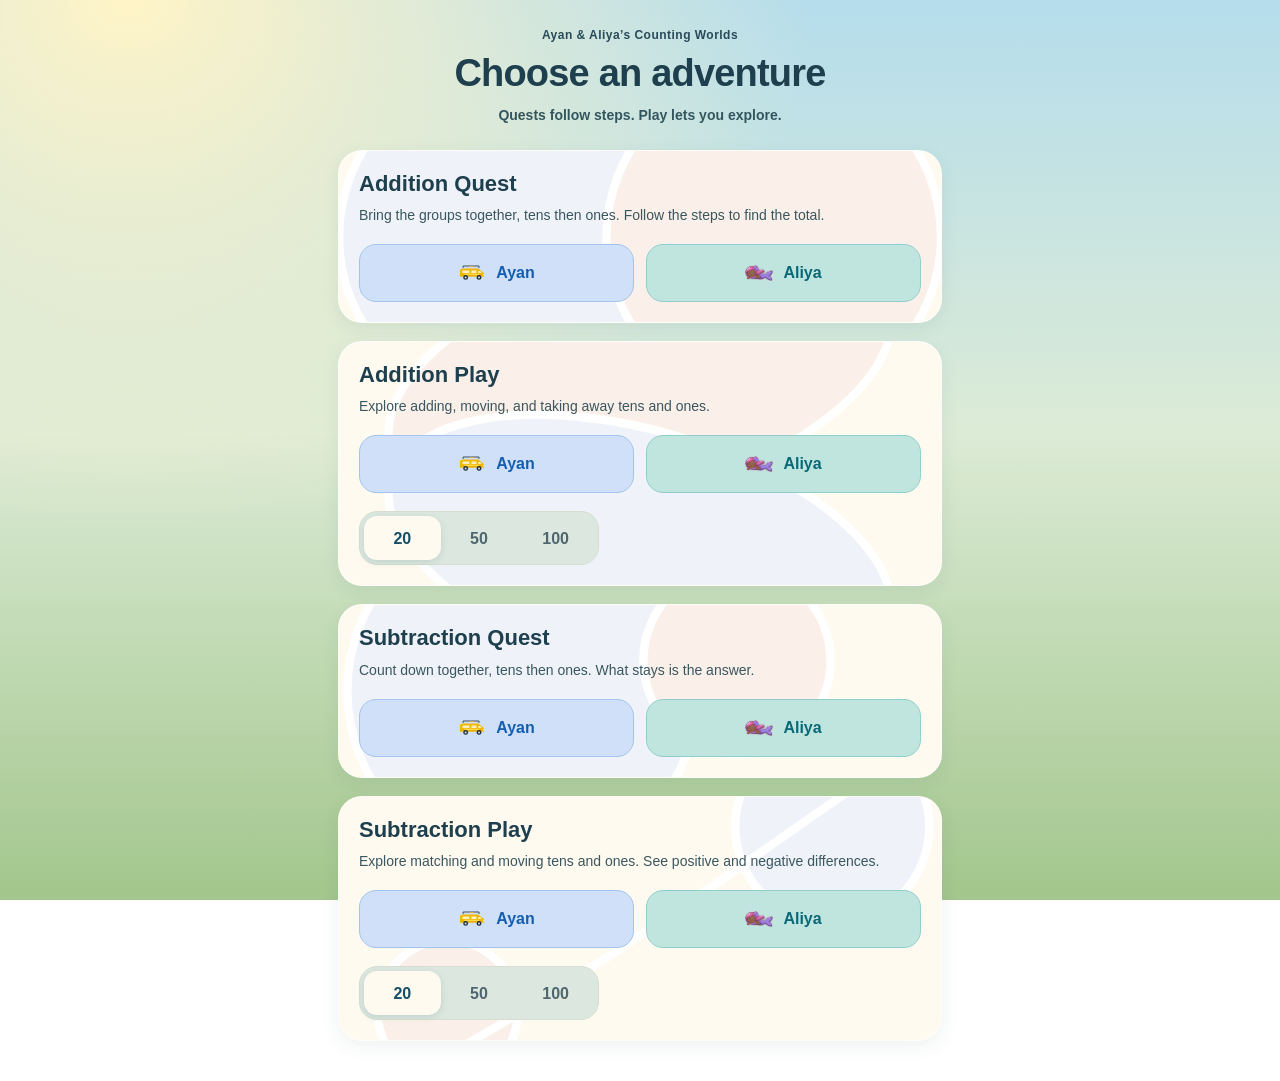
==== commit e19f1d6b: "Drag the theme switch and the incoming theme wipes in (test) While the toggle is dragged, the incomi" ====
--- a/test/index.html
+++ b/test/index.html
@@ -6,7 +6,7 @@
 <link rel="apple-touch-icon" href="./apple-touch-icon.png" sizes="180x180">
 <link rel="manifest" href="./site.webmanifest?v=2">
 <meta name="apple-mobile-web-app-title" content="Count Ones">
-<link rel="stylesheet" href="addition-quest.css?v=21"><link rel="stylesheet" href="storybook.css?v=29"><link rel="stylesheet" href="counting-worlds.css?v=23">
+<link rel="stylesheet" href="addition-quest.css?v=21"><link rel="stylesheet" href="storybook.css?v=31"><link rel="stylesheet" href="counting-worlds.css?v=23">
 <link rel="stylesheet" href="play-capacity.css?v=2"></head><body data-theme="cars">
 <svg width="0" height="0" style="position:absolute" aria-hidden="true">
   <defs>
@@ -54,4 +54,4 @@
     </nav>
   </footer>
 </main>
-<noscript><p>Turn on JavaScript to choose a world and play.</p></noscript><script src="counting-voice.js?v=22" defer></script><script src="play-controls.js?v=1" defer></script><script src="play-capacity.js?v=2" defer></script><script src="theme-switch.js?v=1" defer></script><script src="game.js?v=28" defer></script></body></html>
+<noscript><p>Turn on JavaScript to choose a world and play.</p></noscript><script src="counting-voice.js?v=22" defer></script><script src="play-controls.js?v=1" defer></script><script src="play-capacity.js?v=2" defer></script><script src="theme-switch.js?v=3" defer></script><script src="game.js?v=28" defer></script></body></html>
--- a/test/storybook.css
+++ b/test/storybook.css
@@ -58,6 +58,28 @@
 .theme-switch.is-dragging .theme-highlight { transition: none; }
 .theme-switch[data-preview="mermaids"] .theme-highlight { background: #d2f2f2; border-color: #0e7d8c; }
 @media (prefers-reduced-motion: reduce) { .theme-switch .theme-highlight { transition: none; } }
+/* Theme change: the whole page cross-fades and slides in the direction
+ * the toggle travelled — the new theme enters from the side it lives on
+ * (mermaids from the right, cars from the left). Only active while the
+ * theme switch runs a View Transition; anything else switches instantly. */
+::view-transition-old(root), ::view-transition-new(root) { animation-duration: .38s; animation-timing-function: cubic-bezier(.2,.8,.2,1); }
+html[data-theme-transition="to-mermaids"]::view-transition-old(root) { animation-name: vt-theme-out-left; }
+html[data-theme-transition="to-mermaids"]::view-transition-new(root) { animation-name: vt-theme-in-from-right; }
+html[data-theme-transition="to-cars"]::view-transition-old(root) { animation-name: vt-theme-out-right; }
+html[data-theme-transition="to-cars"]::view-transition-new(root) { animation-name: vt-theme-in-from-left; }
+@keyframes vt-theme-out-left { from { opacity: 1; transform: translateX(0); } to { opacity: 0; transform: translateX(-48px); } }
+@keyframes vt-theme-in-from-right { from { opacity: 0; transform: translateX(48px); } to { opacity: 1; transform: translateX(0); } }
+@keyframes vt-theme-out-right { from { opacity: 1; transform: translateX(0); } to { opacity: 0; transform: translateX(48px); } }
+@keyframes vt-theme-in-from-left { from { opacity: 0; transform: translateX(-48px); } to { opacity: 1; transform: translateX(0); } }
+@media (prefers-reduced-motion: reduce) { ::view-transition-old(root), ::view-transition-new(root) { animation: none; } }
+/* Finger-driven theme wipe: while the toggle is dragged, the incoming
+ * theme's sky washes in from its side, feathered at the boundary, so at
+ * the halfway point the page is half one theme and half the other.
+ * --theme-wipe is the finger's 0..1 position across the switch; the
+ * boundary sits at (1 - wipe) across the screen, with a 56px feather. */
+body::before { content: ""; position: fixed; inset: 0; z-index: -1; pointer-events: none; opacity: 0; }
+body[data-blend-target="mermaids"]::before { opacity: 1; background: radial-gradient(ellipse at 12% 0%, #d5f6ee 0%, transparent 48%), linear-gradient(180deg, #94d7dc 0%, #68b5c4 56%, #e5d4a6 100%); -webkit-mask-image: linear-gradient(to right, transparent calc((1 - var(--theme-wipe, 0)) * 100%), #000 calc((1 - var(--theme-wipe, 0)) * 100% + 56px)); mask-image: linear-gradient(to right, transparent calc((1 - var(--theme-wipe, 0)) * 100%), #000 calc((1 - var(--theme-wipe, 0)) * 100% + 56px)); }
+body[data-blend-target="cars"]::before { opacity: 1; background: radial-gradient(ellipse at 10% 0%, #fff4c7 0%, transparent 42%), linear-gradient(180deg, #b5ddec 0%, #dcebd6 48%, #a2c68c 100%); -webkit-mask-image: linear-gradient(to right, #000 calc((1 - var(--theme-wipe, 0)) * 100% - 56px), transparent calc((1 - var(--theme-wipe, 0)) * 100%)); mask-image: linear-gradient(to right, #000 calc((1 - var(--theme-wipe, 0)) * 100% - 56px), transparent calc((1 - var(--theme-wipe, 0)) * 100%)); }
 .pill.theme-pill { display: inline-flex; align-items: center; justify-content: center; gap: 5px; min-width: 0; background: transparent; border: 2px solid transparent; color: #6b7a80; }
 .pill.theme-pill svg { filter: none; opacity: .65; }
 .pill.theme-pill[data-theme="cars"][aria-pressed="true"] { color: #1668d6; }
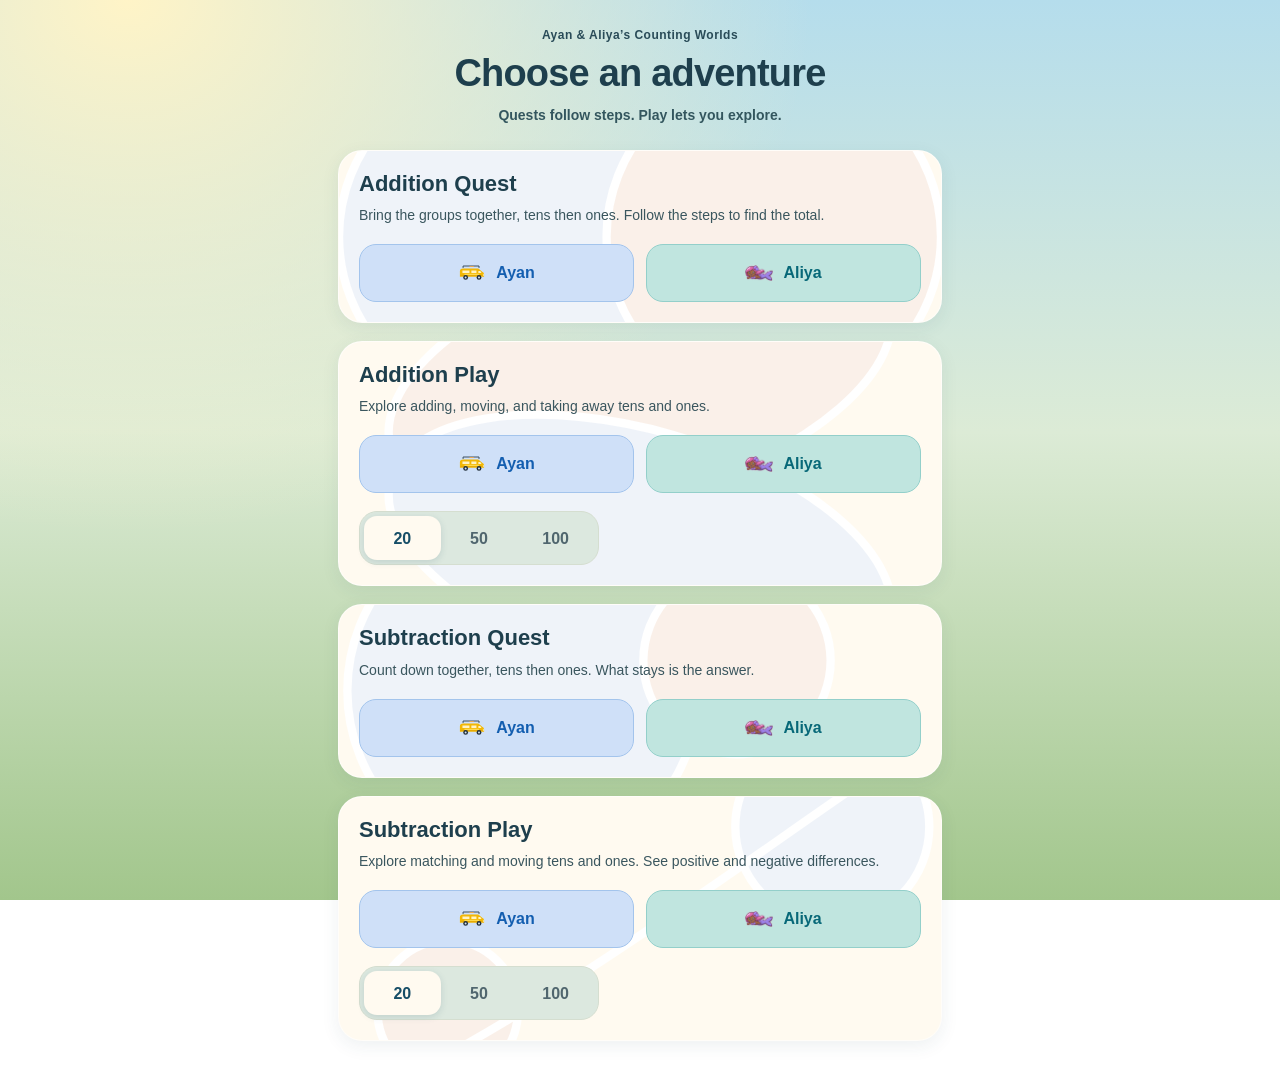
==== commit a8e75d45: "Roll back the finger-wipe theme transition on test; keep the slidable toggle The full-theme wipe (Vi" ====
--- a/test/index.html
+++ b/test/index.html
@@ -6,7 +6,7 @@
 <link rel="apple-touch-icon" href="./apple-touch-icon.png" sizes="180x180">
 <link rel="manifest" href="./site.webmanifest?v=2">
 <meta name="apple-mobile-web-app-title" content="Count Ones">
-<link rel="stylesheet" href="addition-quest.css?v=21"><link rel="stylesheet" href="storybook.css?v=31"><link rel="stylesheet" href="counting-worlds.css?v=23">
+<link rel="stylesheet" href="addition-quest.css?v=21"><link rel="stylesheet" href="storybook.css?v=29"><link rel="stylesheet" href="counting-worlds.css?v=23">
 <link rel="stylesheet" href="play-capacity.css?v=2"></head><body data-theme="cars">
 <svg width="0" height="0" style="position:absolute" aria-hidden="true">
   <defs>
@@ -54,4 +54,4 @@
     </nav>
   </footer>
 </main>
-<noscript><p>Turn on JavaScript to choose a world and play.</p></noscript><script src="counting-voice.js?v=22" defer></script><script src="play-controls.js?v=1" defer></script><script src="play-capacity.js?v=2" defer></script><script src="theme-switch.js?v=3" defer></script><script src="game.js?v=28" defer></script></body></html>
+<noscript><p>Turn on JavaScript to choose a world and play.</p></noscript><script src="counting-voice.js?v=22" defer></script><script src="play-controls.js?v=1" defer></script><script src="play-capacity.js?v=2" defer></script><script src="theme-switch.js?v=1" defer></script><script src="game.js?v=28" defer></script></body></html>
--- a/test/storybook.css
+++ b/test/storybook.css
@@ -58,28 +58,6 @@
 .theme-switch.is-dragging .theme-highlight { transition: none; }
 .theme-switch[data-preview="mermaids"] .theme-highlight { background: #d2f2f2; border-color: #0e7d8c; }
 @media (prefers-reduced-motion: reduce) { .theme-switch .theme-highlight { transition: none; } }
-/* Theme change: the whole page cross-fades and slides in the direction
- * the toggle travelled — the new theme enters from the side it lives on
- * (mermaids from the right, cars from the left). Only active while the
- * theme switch runs a View Transition; anything else switches instantly. */
-::view-transition-old(root), ::view-transition-new(root) { animation-duration: .38s; animation-timing-function: cubic-bezier(.2,.8,.2,1); }
-html[data-theme-transition="to-mermaids"]::view-transition-old(root) { animation-name: vt-theme-out-left; }
-html[data-theme-transition="to-mermaids"]::view-transition-new(root) { animation-name: vt-theme-in-from-right; }
-html[data-theme-transition="to-cars"]::view-transition-old(root) { animation-name: vt-theme-out-right; }
-html[data-theme-transition="to-cars"]::view-transition-new(root) { animation-name: vt-theme-in-from-left; }
-@keyframes vt-theme-out-left { from { opacity: 1; transform: translateX(0); } to { opacity: 0; transform: translateX(-48px); } }
-@keyframes vt-theme-in-from-right { from { opacity: 0; transform: translateX(48px); } to { opacity: 1; transform: translateX(0); } }
-@keyframes vt-theme-out-right { from { opacity: 1; transform: translateX(0); } to { opacity: 0; transform: translateX(48px); } }
-@keyframes vt-theme-in-from-left { from { opacity: 0; transform: translateX(-48px); } to { opacity: 1; transform: translateX(0); } }
-@media (prefers-reduced-motion: reduce) { ::view-transition-old(root), ::view-transition-new(root) { animation: none; } }
-/* Finger-driven theme wipe: while the toggle is dragged, the incoming
- * theme's sky washes in from its side, feathered at the boundary, so at
- * the halfway point the page is half one theme and half the other.
- * --theme-wipe is the finger's 0..1 position across the switch; the
- * boundary sits at (1 - wipe) across the screen, with a 56px feather. */
-body::before { content: ""; position: fixed; inset: 0; z-index: -1; pointer-events: none; opacity: 0; }
-body[data-blend-target="mermaids"]::before { opacity: 1; background: radial-gradient(ellipse at 12% 0%, #d5f6ee 0%, transparent 48%), linear-gradient(180deg, #94d7dc 0%, #68b5c4 56%, #e5d4a6 100%); -webkit-mask-image: linear-gradient(to right, transparent calc((1 - var(--theme-wipe, 0)) * 100%), #000 calc((1 - var(--theme-wipe, 0)) * 100% + 56px)); mask-image: linear-gradient(to right, transparent calc((1 - var(--theme-wipe, 0)) * 100%), #000 calc((1 - var(--theme-wipe, 0)) * 100% + 56px)); }
-body[data-blend-target="cars"]::before { opacity: 1; background: radial-gradient(ellipse at 10% 0%, #fff4c7 0%, transparent 42%), linear-gradient(180deg, #b5ddec 0%, #dcebd6 48%, #a2c68c 100%); -webkit-mask-image: linear-gradient(to right, #000 calc((1 - var(--theme-wipe, 0)) * 100% - 56px), transparent calc((1 - var(--theme-wipe, 0)) * 100%)); mask-image: linear-gradient(to right, #000 calc((1 - var(--theme-wipe, 0)) * 100% - 56px), transparent calc((1 - var(--theme-wipe, 0)) * 100%)); }
 .pill.theme-pill { display: inline-flex; align-items: center; justify-content: center; gap: 5px; min-width: 0; background: transparent; border: 2px solid transparent; color: #6b7a80; }
 .pill.theme-pill svg { filter: none; opacity: .65; }
 .pill.theme-pill[data-theme="cars"][aria-pressed="true"] { color: #1668d6; }
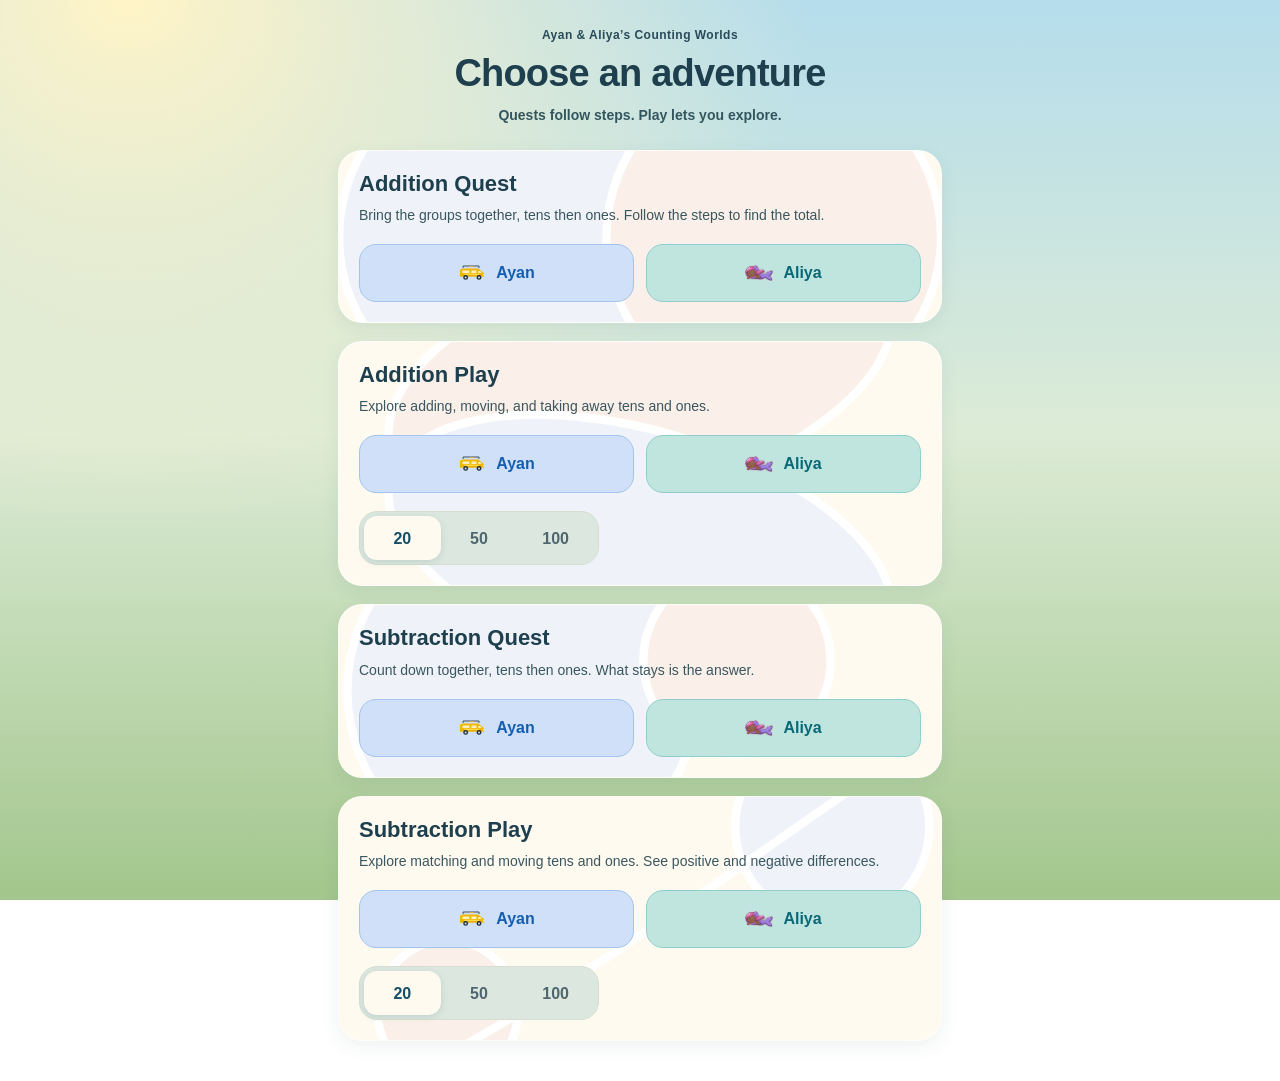
==== commit 28968bb9: "Re-apply the finger-wipe theme transition on toggle-only main (WIP) The full-theme wipe, rebased ont" ====
--- a/test/index.html
+++ b/test/index.html
@@ -6,7 +6,7 @@
 <link rel="apple-touch-icon" href="./apple-touch-icon.png" sizes="180x180">
 <link rel="manifest" href="./site.webmanifest?v=2">
 <meta name="apple-mobile-web-app-title" content="Count Ones">
-<link rel="stylesheet" href="addition-quest.css?v=21"><link rel="stylesheet" href="storybook.css?v=29"><link rel="stylesheet" href="counting-worlds.css?v=23">
+<link rel="stylesheet" href="addition-quest.css?v=21"><link rel="stylesheet" href="storybook.css?v=33"><link rel="stylesheet" href="counting-worlds.css?v=24">
 <link rel="stylesheet" href="play-capacity.css?v=2"></head><body data-theme="cars">
 <svg width="0" height="0" style="position:absolute" aria-hidden="true">
   <defs>
@@ -54,4 +54,4 @@
     </nav>
   </footer>
 </main>
-<noscript><p>Turn on JavaScript to choose a world and play.</p></noscript><script src="counting-voice.js?v=22" defer></script><script src="play-controls.js?v=1" defer></script><script src="play-capacity.js?v=2" defer></script><script src="theme-switch.js?v=1" defer></script><script src="game.js?v=28" defer></script></body></html>
+<noscript><p>Turn on JavaScript to choose a world and play.</p></noscript><script src="counting-voice.js?v=22" defer></script><script src="play-controls.js?v=1" defer></script><script src="play-capacity.js?v=2" defer></script><script src="theme-switch.js?v=5" defer></script><script src="game.js?v=29" defer></script></body></html>
--- a/test/storybook.css
+++ b/test/storybook.css
@@ -58,6 +58,34 @@
 .theme-switch.is-dragging .theme-highlight { transition: none; }
 .theme-switch[data-preview="mermaids"] .theme-highlight { background: #d2f2f2; border-color: #0e7d8c; }
 @media (prefers-reduced-motion: reduce) { .theme-switch .theme-highlight { transition: none; } }
+/* Theme change: the whole page cross-fades and slides in the direction
+ * the toggle travelled — the new theme enters from the side it lives on
+ * (mermaids from the right, cars from the left). Only active while the
+ * theme switch runs a View Transition; anything else switches instantly. */
+::view-transition-old(root), ::view-transition-new(root) { animation-duration: .38s; animation-timing-function: cubic-bezier(.2,.8,.2,1); }
+html[data-theme-transition="to-mermaids"]::view-transition-old(root) { animation-name: vt-theme-out-left; }
+html[data-theme-transition="to-mermaids"]::view-transition-new(root) { animation-name: vt-theme-in-from-right; }
+html[data-theme-transition="to-cars"]::view-transition-old(root) { animation-name: vt-theme-out-right; }
+html[data-theme-transition="to-cars"]::view-transition-new(root) { animation-name: vt-theme-in-from-left; }
+@keyframes vt-theme-out-left { from { opacity: 1; transform: translateX(0); } to { opacity: 0; transform: translateX(-48px); } }
+@keyframes vt-theme-in-from-right { from { opacity: 0; transform: translateX(48px); } to { opacity: 1; transform: translateX(0); } }
+@keyframes vt-theme-out-right { from { opacity: 1; transform: translateX(0); } to { opacity: 0; transform: translateX(48px); } }
+@keyframes vt-theme-in-from-left { from { opacity: 0; transform: translateX(-48px); } to { opacity: 1; transform: translateX(0); } }
+@media (prefers-reduced-motion: reduce) { ::view-transition-old(root), ::view-transition-new(root) { animation: none; } }
+/* Finger-driven theme wipe: while the toggle is dragged, the incoming
+ * theme's sky washes in behind the finger — the boundary travels the
+ * same direction as the thumb — feathered, so at the halfway point the
+ * page is half one theme and half the other. --theme-wipe is the
+ * finger's 0..1 position across the switch; the boundary sits at that
+ * same fraction across the screen, with a 56px feather. */
+body::before { content: ""; position: fixed; inset: 0; z-index: -1; pointer-events: none; opacity: 0; }
+body[data-blend-target="mermaids"]::before { opacity: 1; background: radial-gradient(ellipse at 12% 0%, #d5f6ee 0%, transparent 48%), linear-gradient(180deg, #94d7dc 0%, #68b5c4 56%, #e5d4a6 100%); -webkit-mask-image: linear-gradient(to right, #000 calc(var(--theme-wipe, 0) * 100% - 56px), transparent calc(var(--theme-wipe, 0) * 100%)); mask-image: linear-gradient(to right, #000 calc(var(--theme-wipe, 0) * 100% - 56px), transparent calc(var(--theme-wipe, 0) * 100%)); }
+body[data-blend-target="cars"]::before { opacity: 1; background: radial-gradient(ellipse at 10% 0%, #fff4c7 0%, transparent 42%), linear-gradient(180deg, #b5ddec 0%, #dcebd6 48%, #a2c68c 100%); -webkit-mask-image: linear-gradient(to right, transparent calc(var(--theme-wipe, 0) * 100%), #000 calc(var(--theme-wipe, 0) * 100% + 56px)); mask-image: linear-gradient(to right, transparent calc(var(--theme-wipe, 0) * 100%), #000 calc(var(--theme-wipe, 0) * 100% + 56px)); }
+/* Landmark buttons wipe the same way: each one carries the other
+ * theme's picture, hidden, and the drag reveals it from the finger's
+ * side with a soft edge — no hard swap. */
+.landmark .art { position: relative; display: inline-block; }
+.landmark .art-next { position: absolute; inset: 0; pointer-events: none; opacity: 0; }
 .pill.theme-pill { display: inline-flex; align-items: center; justify-content: center; gap: 5px; min-width: 0; background: transparent; border: 2px solid transparent; color: #6b7a80; }
 .pill.theme-pill svg { filter: none; opacity: .65; }
 .pill.theme-pill[data-theme="cars"][aria-pressed="true"] { color: #1668d6; }
@@ -158,3 +186,55 @@
 
 /* Nonselected destinations keep their slots while the chosen target is in use. */
 body[data-phase="moving"] .landmark:not([data-flight-target]){visibility:hidden;pointer-events:none}
+
+/* ---- Full-theme finger wipe -----------------------------------------
+ * Every theme-dependent surface carries its incoming twin, hidden, and
+ * the drag reveals it from the finger's side with a soft edge — the
+ * background, the cars and mermaids themselves, the panel scenes and
+ * row bands, the landmark pictures and names, the panel labels, the
+ * world line and the footer dock. Flat tints (panel and button
+ * backgrounds) blend uniformly instead: --side-bg / --landmark-bg,
+ * lerped by the same drag progress in theme-switch.js. The two wipe
+ * masks below are the whole trick: the incoming layer is visible on
+ * the side the finger came from, up to the finger's position, with a
+ * 15% feather so nothing swaps on a hard line. */
+.side { background: var(--side-bg, rgba(255,251,236,.94)); }
+body[data-theme="mermaids"] .side { background: var(--side-bg, rgba(232,248,250,.94)); }
+.landmark { background: var(--landmark-bg, rgba(255,255,255,.92)); }
+body[data-theme="mermaids"] .landmark { background: var(--landmark-bg, #f6fcf5); }
+/* Quest objects, panel scenes and row bands: the incoming twin rides
+ * along inside the same box, masked by the drag. */
+.grid > .obj .obj-next { position: absolute; inset: 0 1px; width: auto; height: auto; opacity: 0; pointer-events: none; }
+.grid .scene-next { opacity: 0; }
+.grid .rowband-next { position: absolute; left: -3px; right: -3px; z-index: 1; pointer-events: none; opacity: 0; }
+.side .rowband-next.ten { background: rgba(22,104,214,.13); border: 2px solid rgba(22,104,214,.45); border-radius: 12px; left: -4px; right: -4px; }
+.side.right .rowband-next.ten { background: rgba(201,138,4,.14); border-color: rgba(201,138,4,.5); }
+.side .rowband-next.one { background: rgba(109,185,90,.38); border-radius: 0 0 12px 12px; }
+body[data-blend-target="mermaids"] .side.right .rowband-next.ten { background: rgba(214,51,132,.12); border-color: rgba(214,51,132,.5); }
+body[data-blend-target="mermaids"] .side .rowband-next.one { background: rgba(217,189,122,.62); }
+body[data-blend-target="mermaids"] .grid > .obj .obj-next, body[data-blend-target="mermaids"] .grid .scene-next, body[data-blend-target="mermaids"] .grid .rowband-next, body[data-blend-target="mermaids"] .landmark .art-next { opacity: 1; -webkit-mask-image: linear-gradient(to right, #000 calc(var(--theme-wipe, 0) * 100% - 15%), transparent calc(var(--theme-wipe, 0) * 100%)); mask-image: linear-gradient(to right, #000 calc(var(--theme-wipe, 0) * 100% - 15%), transparent calc(var(--theme-wipe, 0) * 100%)); }
+body[data-blend-target="cars"] .grid > .obj .obj-next, body[data-blend-target="cars"] .grid .scene-next, body[data-blend-target="cars"] .grid .rowband-next, body[data-blend-target="cars"] .landmark .art-next { opacity: 1; -webkit-mask-image: linear-gradient(to right, transparent calc(var(--theme-wipe, 0) * 100%), #000 calc(var(--theme-wipe, 0) * 100% + 15%)); mask-image: linear-gradient(to right, transparent calc(var(--theme-wipe, 0) * 100%), #000 calc(var(--theme-wipe, 0) * 100% + 15%)); }
+/* Theme text wipes the same way: the next label rides in a ::after over
+ * the current one, painted on the current surface so the old words
+ * never show through. The label itself is data-next, set by the game
+ * when the theme changes. */
+.landmark .name { position: relative; }
+.landmark .name::after { content: attr(data-next); position: absolute; inset: 0; background: var(--landmark-bg, rgba(255,255,255,.92)); opacity: 0; pointer-events: none; }
+.side .who-label { position: relative; }
+.side .who-label::after { content: attr(data-next); position: absolute; inset: 0; background: var(--side-bg, rgba(255,251,236,.94)); opacity: 0; pointer-events: none; white-space: nowrap; overflow: hidden; text-overflow: ellipsis; }
+.world-line { position: relative; }
+.world-line::after { content: attr(data-next); position: absolute; inset: 0; background: #fffaf0; opacity: 0; pointer-events: none; }
+body[data-blend-target="mermaids"] .landmark .name::after, body[data-blend-target="mermaids"] .side .who-label::after, body[data-blend-target="mermaids"] .world-line::after { opacity: 1; -webkit-mask-image: linear-gradient(to right, #000 calc(var(--theme-wipe, 0) * 100% - 15%), transparent calc(var(--theme-wipe, 0) * 100%)); mask-image: linear-gradient(to right, #000 calc(var(--theme-wipe, 0) * 100% - 15%), transparent calc(var(--theme-wipe, 0) * 100%)); }
+body[data-blend-target="cars"] .landmark .name::after, body[data-blend-target="cars"] .side .who-label::after, body[data-blend-target="cars"] .world-line::after { opacity: 1; -webkit-mask-image: linear-gradient(to right, transparent calc(var(--theme-wipe, 0) * 100%), #000 calc(var(--theme-wipe, 0) * 100% + 15%)); mask-image: linear-gradient(to right, transparent calc(var(--theme-wipe, 0) * 100%), #000 calc(var(--theme-wipe, 0) * 100% + 15%)); }
+/* Footer dock: the nav shell and the Home button each carry the other
+ * theme's colour underneath, wiped the same way. The ::before sits
+ * behind the links (negative z-index inside a stacking context) so it
+ * tints the shell without covering the text. */
+.footer-nav { position: relative; z-index: 0; }
+.footer-nav::before { content: ""; position: absolute; inset: -1px; border-radius: 27px; opacity: 0; pointer-events: none; z-index: -1; }
+.footer-home { position: relative; z-index: 0; }
+.footer-home::before { content: ""; position: absolute; inset: -1px; border-radius: 20px; opacity: 0; pointer-events: none; z-index: -1; }
+body[data-blend-target="mermaids"] .footer-nav::before { opacity: 1; background: #184c5a; -webkit-mask-image: linear-gradient(to right, #000 calc(var(--theme-wipe, 0) * 100% - 15%), transparent calc(var(--theme-wipe, 0) * 100%)); mask-image: linear-gradient(to right, #000 calc(var(--theme-wipe, 0) * 100% - 15%), transparent calc(var(--theme-wipe, 0) * 100%)); }
+body[data-blend-target="mermaids"] .footer-home::before { opacity: 1; background: linear-gradient(145deg, #138c97, #086576); -webkit-mask-image: linear-gradient(to right, #000 calc(var(--theme-wipe, 0) * 100% - 15%), transparent calc(var(--theme-wipe, 0) * 100%)); mask-image: linear-gradient(to right, #000 calc(var(--theme-wipe, 0) * 100% - 15%), transparent calc(var(--theme-wipe, 0) * 100%)); }
+body[data-blend-target="cars"] .footer-nav::before { opacity: 1; background: #234b60; -webkit-mask-image: linear-gradient(to right, transparent calc(var(--theme-wipe, 0) * 100%), #000 calc(var(--theme-wipe, 0) * 100% + 15%)); mask-image: linear-gradient(to right, transparent calc(var(--theme-wipe, 0) * 100%), #000 calc(var(--theme-wipe, 0) * 100% + 15%)); }
+body[data-blend-target="cars"] .footer-home::before { opacity: 1; background: linear-gradient(145deg, #287bd2, #1556a1); -webkit-mask-image: linear-gradient(to right, transparent calc(var(--theme-wipe, 0) * 100%), #000 calc(var(--theme-wipe, 0) * 100% + 15%)); mask-image: linear-gradient(to right, transparent calc(var(--theme-wipe, 0) * 100%), #000 calc(var(--theme-wipe, 0) * 100% + 15%)); }
--- a/test/counting-worlds.css
+++ b/test/counting-worlds.css
@@ -21,3 +21,32 @@
  * ones band, and the individual characters that place names. */
 .free-play .count-band.speaking,.free-play .ones-band.speaking{stroke:#ffc845;stroke-width:3}
 .free-play .parked-unit.speaking{filter:drop-shadow(0 0 4px #ffc845)}
+
+/* ---- Full-theme finger wipe -----------------------------------------
+ * Every theme-dependent surface carries its incoming twin, hidden, and
+ * the drag reveals it from the finger's side with a soft edge: the
+ * characters (svg-next, one per svgUse), the roads and their centre
+ * lines, the route plates, the garage shells, the count bands and the
+ * pool sand / garage drive. The base rules below are the cars paint;
+ * the mermaids paint lives under [data-blend-target="mermaids"]. */
+.svg-next{opacity:0;pointer-events:none}
+.road-next{fill:none;stroke:#657b89;stroke-width:29;stroke-linecap:round;stroke-linejoin:round;opacity:0;pointer-events:none}
+.route[data-amount="1"] .road-next{stroke-width:23}
+.edge-next{fill:none;stroke:#edf2dc;stroke-width:2;stroke-dasharray:5 7;stroke-linecap:round;stroke-linejoin:round;opacity:0;pointer-events:none}
+.route-plate-next{fill:#fffaf0;stroke:#fff;stroke-width:2;opacity:0;pointer-events:none}
+.garage-shell-next{stroke:#fff;stroke-width:3;opacity:0;pointer-events:none}
+.count-band-next{fill:#1668d619;stroke:#1668d650;stroke-width:1.5;opacity:0;pointer-events:none}
+.count-band-next.gold{fill:#c98a041c;stroke:#c98a0460}
+.ones-band-next{fill:#92bf6455;opacity:0;pointer-events:none}
+.garage-drive-next{fill:none;stroke:#e7d5a3;stroke-width:8;opacity:0;pointer-events:none}
+.pool-sand-next{fill:none;stroke:#d9bd7a;stroke-width:2;opacity:0;pointer-events:none}
+body[data-blend-target="mermaids"] .svg-next,body[data-blend-target="mermaids"] .road-next,body[data-blend-target="mermaids"] .edge-next,body[data-blend-target="mermaids"] .route-plate-next,body[data-blend-target="mermaids"] .garage-shell-next,body[data-blend-target="mermaids"] .count-band-next,body[data-blend-target="mermaids"] .ones-band-next,body[data-blend-target="mermaids"] .pool-sand-next{opacity:1;-webkit-mask-image:linear-gradient(to right,#000 calc(var(--theme-wipe,0)*100% - 15%),transparent calc(var(--theme-wipe,0)*100%));mask-image:linear-gradient(to right,#000 calc(var(--theme-wipe,0)*100% - 15%),transparent calc(var(--theme-wipe,0)*100%))}
+body[data-blend-target="mermaids"] .road-next{stroke:#3b9eb0;stroke-width:31;stroke-opacity:.75}
+body[data-blend-target="mermaids"] .route[data-amount="1"] .road-next{stroke-width:25}
+body[data-blend-target="mermaids"] .edge-next{stroke:#d9ffff;stroke-dasharray:none;stroke-opacity:.8;stroke-width:3}
+body[data-blend-target="mermaids"] .route-plate-next{fill:#e5f8f5}
+body[data-blend-target="mermaids"] .count-band-next.gold{fill:#d6338419;stroke:#d6338455}
+body[data-blend-target="mermaids"] .ones-band-next{fill:#d9bd7a60}
+body[data-blend-target="mermaids"] .pool-sand-next{opacity:.7}
+body[data-blend-target="cars"] .svg-next,body[data-blend-target="cars"] .road-next,body[data-blend-target="cars"] .edge-next,body[data-blend-target="cars"] .route-plate-next,body[data-blend-target="cars"] .garage-shell-next,body[data-blend-target="cars"] .count-band-next,body[data-blend-target="cars"] .ones-band-next,body[data-blend-target="cars"] .garage-drive-next{opacity:1;-webkit-mask-image:linear-gradient(to right,transparent calc(var(--theme-wipe,0)*100%),#000 calc(var(--theme-wipe,0)*100% + 15%));mask-image:linear-gradient(to right,transparent calc(var(--theme-wipe,0)*100%),#000 calc(var(--theme-wipe,0)*100% + 15%))}
+body[data-blend-target="cars"] .garage-drive-next{opacity:.5}
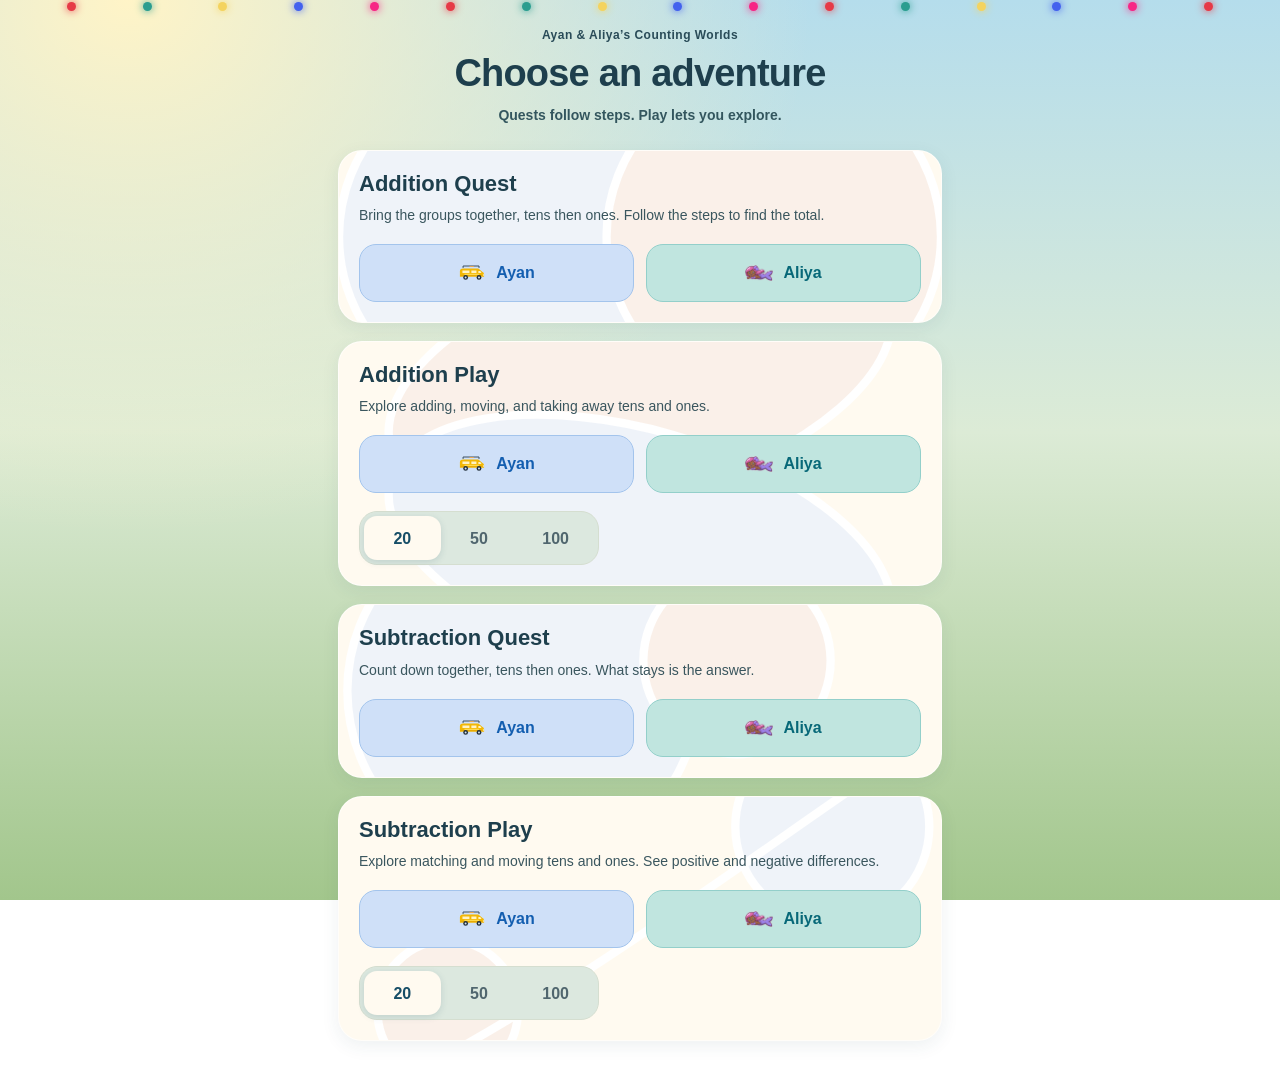
==== commit c5f0aff4: "Christmas holiday effects in test (toggleable, jingle included) A separate holiday layer that only w" ====
--- a/test/index.html
+++ b/test/index.html
@@ -6,8 +6,8 @@
 <link rel="apple-touch-icon" href="./apple-touch-icon.png" sizes="180x180">
 <link rel="manifest" href="./site.webmanifest?v=2">
 <meta name="apple-mobile-web-app-title" content="Count Ones">
-<link rel="stylesheet" href="addition-quest.css?v=21"><link rel="stylesheet" href="storybook.css?v=33"><link rel="stylesheet" href="counting-worlds.css?v=24">
-<link rel="stylesheet" href="play-capacity.css?v=2"></head><body data-theme="cars">
+<link rel="stylesheet" href="addition-quest.css?v=21"><link rel="stylesheet" href="storybook.css?v=29"><link rel="stylesheet" href="counting-worlds.css?v=23">
+<link rel="stylesheet" href="play-capacity.css?v=2"><link rel="stylesheet" href="holiday-effects.css?v=1"></head><body data-theme="cars">
 <svg width="0" height="0" style="position:absolute" aria-hidden="true">
   <defs>
     <symbol id="car-blue" viewBox="0 0 44 26"><path d="M3 10Q3 6 8 6H32L38 11Q41 12 41 15V19H3Z" fill="#2f7fe0"/><path d="M7 9H18V13H7Z M21 9H29V13H21Z M32 10H35L37 13H32Z" fill="#cfeaff"/><rect x="10" y="14" width="23" height="2" rx="0.5" fill="#65b8ff"/><path d="M8 5V2H33V5" fill="none" stroke="#354957" stroke-width="1.5"/><rect x="18" y="2" width="7" height="1.5" rx="0.3" fill="#e6a756"/><path d="M4 17H40" stroke="#1556a0" stroke-width=".65" opacity=".6"/><circle cx="12" cy="20" r="3.8" fill="#22303c"/><circle cx="12" cy="20" r="1.55" fill="#d7e3ef"/><circle cx="33" cy="20" r="3.8" fill="#22303c"/><circle cx="33" cy="20" r="1.55" fill="#d7e3ef"/><rect x="39" y="15" width="2" height="2.2" rx=".7" fill="#fff4c1"/></symbol>
@@ -54,4 +54,4 @@
     </nav>
   </footer>
 </main>
-<noscript><p>Turn on JavaScript to choose a world and play.</p></noscript><script src="counting-voice.js?v=22" defer></script><script src="play-controls.js?v=1" defer></script><script src="play-capacity.js?v=2" defer></script><script src="theme-switch.js?v=5" defer></script><script src="game.js?v=29" defer></script></body></html>
+<noscript><p>Turn on JavaScript to choose a world and play.</p></noscript><script src="counting-voice.js?v=22" defer></script><script src="play-controls.js?v=1" defer></script><script src="play-capacity.js?v=2" defer></script><script src="theme-switch.js?v=1" defer></script><script src="game.js?v=28" defer></script><script src="holiday-effects.js?v=1" defer></script></body></html>
--- a/test/holiday-effects.css
+++ b/test/holiday-effects.css
@@ -0,0 +1,100 @@
+/* Holiday effects for Counting Worlds — test only.
+ * Every rule is scoped under body[data-holiday="..."], so with the
+ * switch off (no data-holiday attribute) this whole file is inert.
+ * Nothing here touches layout: snow, lights and bursts are fixed or
+ * absolute, pointer-events none, and glows are shadows/outlines only.
+ * Add a holiday: copy the christmas block, change the name, pick its
+ * colours. See HOLIDAYS.md.
+ */
+
+/* ---- ambient snowfall (all pages) ---- */
+body[data-holiday] .holiday-snow {
+  position: fixed; inset: 0; z-index: 65; pointer-events: none; overflow: hidden;
+}
+body[data-holiday] .holiday-flake {
+  position: absolute; top: -6vh; color: #fff;
+  text-shadow: 0 0 4px rgba(255, 255, 255, .9);
+  animation: holiday-snow-fall var(--fall, 12s) linear var(--delay, 0s) infinite;
+  will-change: transform;
+}
+@keyframes holiday-snow-fall {
+  from { transform: translate3d(0, -6vh, 0); }
+  50% { transform: translate3d(var(--sway, 20px), 50vh, 0); }
+  to { transform: translate3d(calc(var(--sway, 20px) * -0.5), 106vh, 0); }
+}
+
+/* ---- twinkle-light garland along the top edge ---- */
+body[data-holiday] .holiday-garland {
+  position: fixed; top: 0; left: 0; right: 0; z-index: 66;
+  display: flex; justify-content: space-evenly; padding-top: 2px;
+  pointer-events: none;
+}
+body[data-holiday] .holiday-light {
+  width: 9px; height: 9px; border-radius: 50%;
+  animation: holiday-twinkle 1.6s ease-in-out infinite;
+}
+body[data-holiday="christmas"] .holiday-light:nth-child(5n+1) { background: #e63946; box-shadow: 0 0 8px #e63946; }
+body[data-holiday="christmas"] .holiday-light:nth-child(5n+2) { background: #2a9d8f; box-shadow: 0 0 8px #2a9d8f; animation-delay: .3s; }
+body[data-holiday="christmas"] .holiday-light:nth-child(5n+3) { background: #f4d35e; box-shadow: 0 0 8px #f4d35e; animation-delay: .6s; }
+body[data-holiday="christmas"] .holiday-light:nth-child(5n+4) { background: #4361ee; box-shadow: 0 0 8px #4361ee; animation-delay: .9s; }
+body[data-holiday="christmas"] .holiday-light:nth-child(5n+5) { background: #f72585; box-shadow: 0 0 8px #f72585; animation-delay: 1.2s; }
+@keyframes holiday-twinkle {
+  0%, 100% { opacity: 1; transform: scale(1); }
+  50% { opacity: .35; transform: scale(.75); }
+}
+
+/* ---- extra sparkle riding on the games' own move bursts ---- */
+body[data-holiday] .holiday-burst {
+  position: absolute; z-index: 6; pointer-events: none; font-size: 20px;
+  animation: holiday-burst-fly .9s ease-out forwards;
+}
+@keyframes holiday-burst-fly {
+  to { transform: translate(var(--dx, 0px), var(--dy, -24px)) scale(.4) rotate(160deg); opacity: 0; }
+}
+
+/* ---- solve / regroup / round-number snowfall ---- */
+body[data-holiday] .holiday-stars {
+  position: fixed; inset: 0; z-index: 72; pointer-events: none; overflow: hidden;
+}
+body[data-holiday] .holiday-stars span {
+  position: absolute; animation: holiday-star-fall 2.4s ease-in forwards;
+}
+@keyframes holiday-star-fall {
+  0% { transform: translateY(-20px) scale(.6); opacity: 0; }
+  20% { opacity: 1; }
+  100% { transform: translateY(46vh) scale(1.15) rotate(140deg); opacity: 0; }
+}
+
+/* ---- attention guidance (Quests): where to look next ----
+ * At "ready" the next tap is a landmark, and the "?" is the goal.
+ * A soft festive halo on the landmark strip + a dashed gold outline
+ * on the "?" — no layout change, no art change. */
+body[data-holiday="christmas"][data-phase="ready"] .landmark-strip {
+  border-radius: 999px;
+  animation: holiday-ready-glow 2.2s ease-in-out infinite;
+}
+@keyframes holiday-ready-glow {
+  0%, 100% { box-shadow: 0 0 14px 3px rgba(244, 211, 94, .45), 0 0 26px 8px rgba(42, 157, 143, .18); }
+  50% { box-shadow: 0 0 22px 6px rgba(244, 211, 94, .7), 0 0 38px 12px rgba(42, 157, 143, .3); }
+}
+body[data-holiday="christmas"][data-phase="ready"] #eq-q {
+  outline: 2px dashed rgba(201, 138, 4, .75); outline-offset: 2px; border-radius: 6px;
+}
+
+/* ---- solved state: festive glow on the answer bar + banner ----
+ * The banner already has its own border and pulsing button; this only
+ * adds an outline + glow, so nothing moves. */
+body[data-holiday="christmas"][data-phase="complete"] .eqbar {
+  box-shadow: 0 0 0 3px rgba(230, 57, 70, .5), 0 0 28px 8px rgba(244, 211, 94, .55), 0 4px 18px rgba(41, 75, 88, .1);
+}
+body[data-holiday="christmas"] #celebrate-banner.show {
+  outline: 3px solid #f4d35e; outline-offset: 2px;
+  box-shadow: 0 10px 26px rgba(20, 40, 70, .2), 0 0 26px rgba(244, 211, 94, .65);
+}
+
+/* ---- reduced motion: no snow, no lights, no glow animation ---- */
+@media (prefers-reduced-motion: reduce) {
+  body[data-holiday] .holiday-snow,
+  body[data-holiday] .holiday-garland { display: none; }
+  body[data-holiday="christmas"][data-phase="ready"] .landmark-strip { animation: none; }
+}
